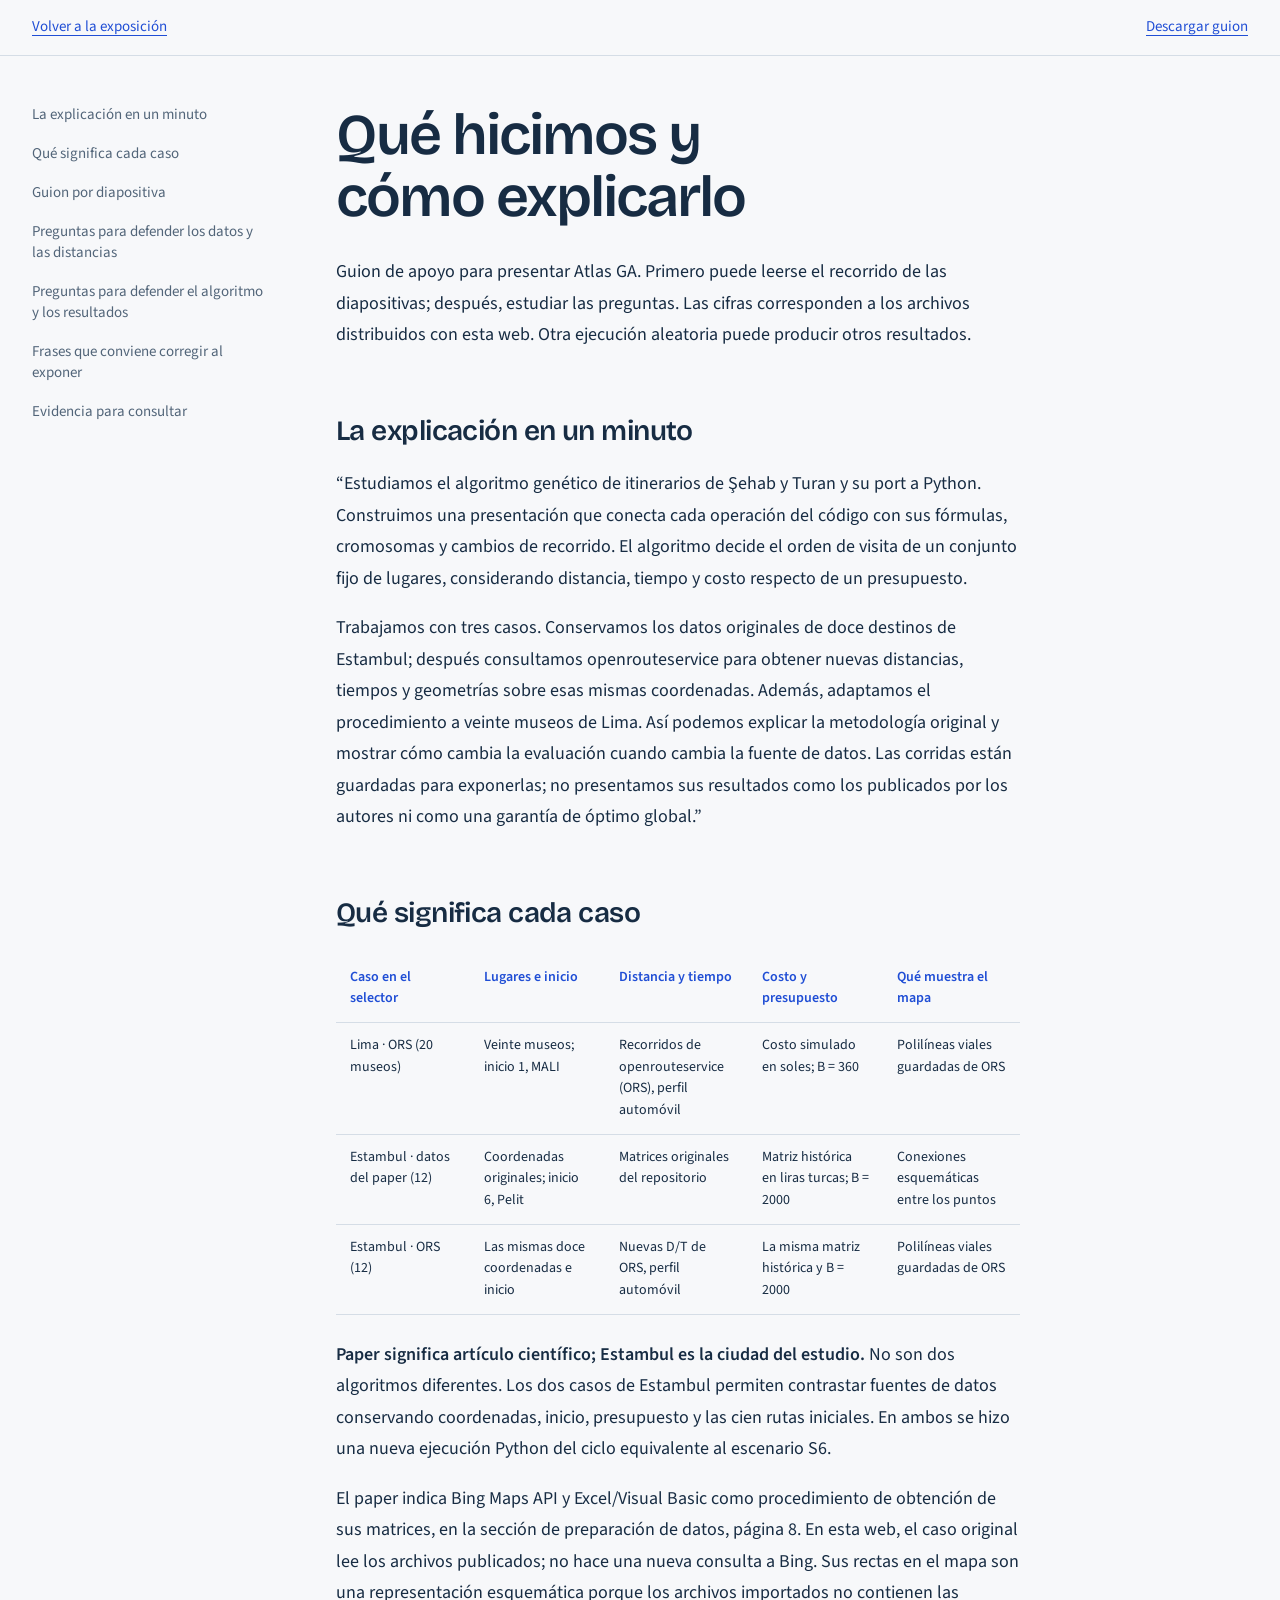
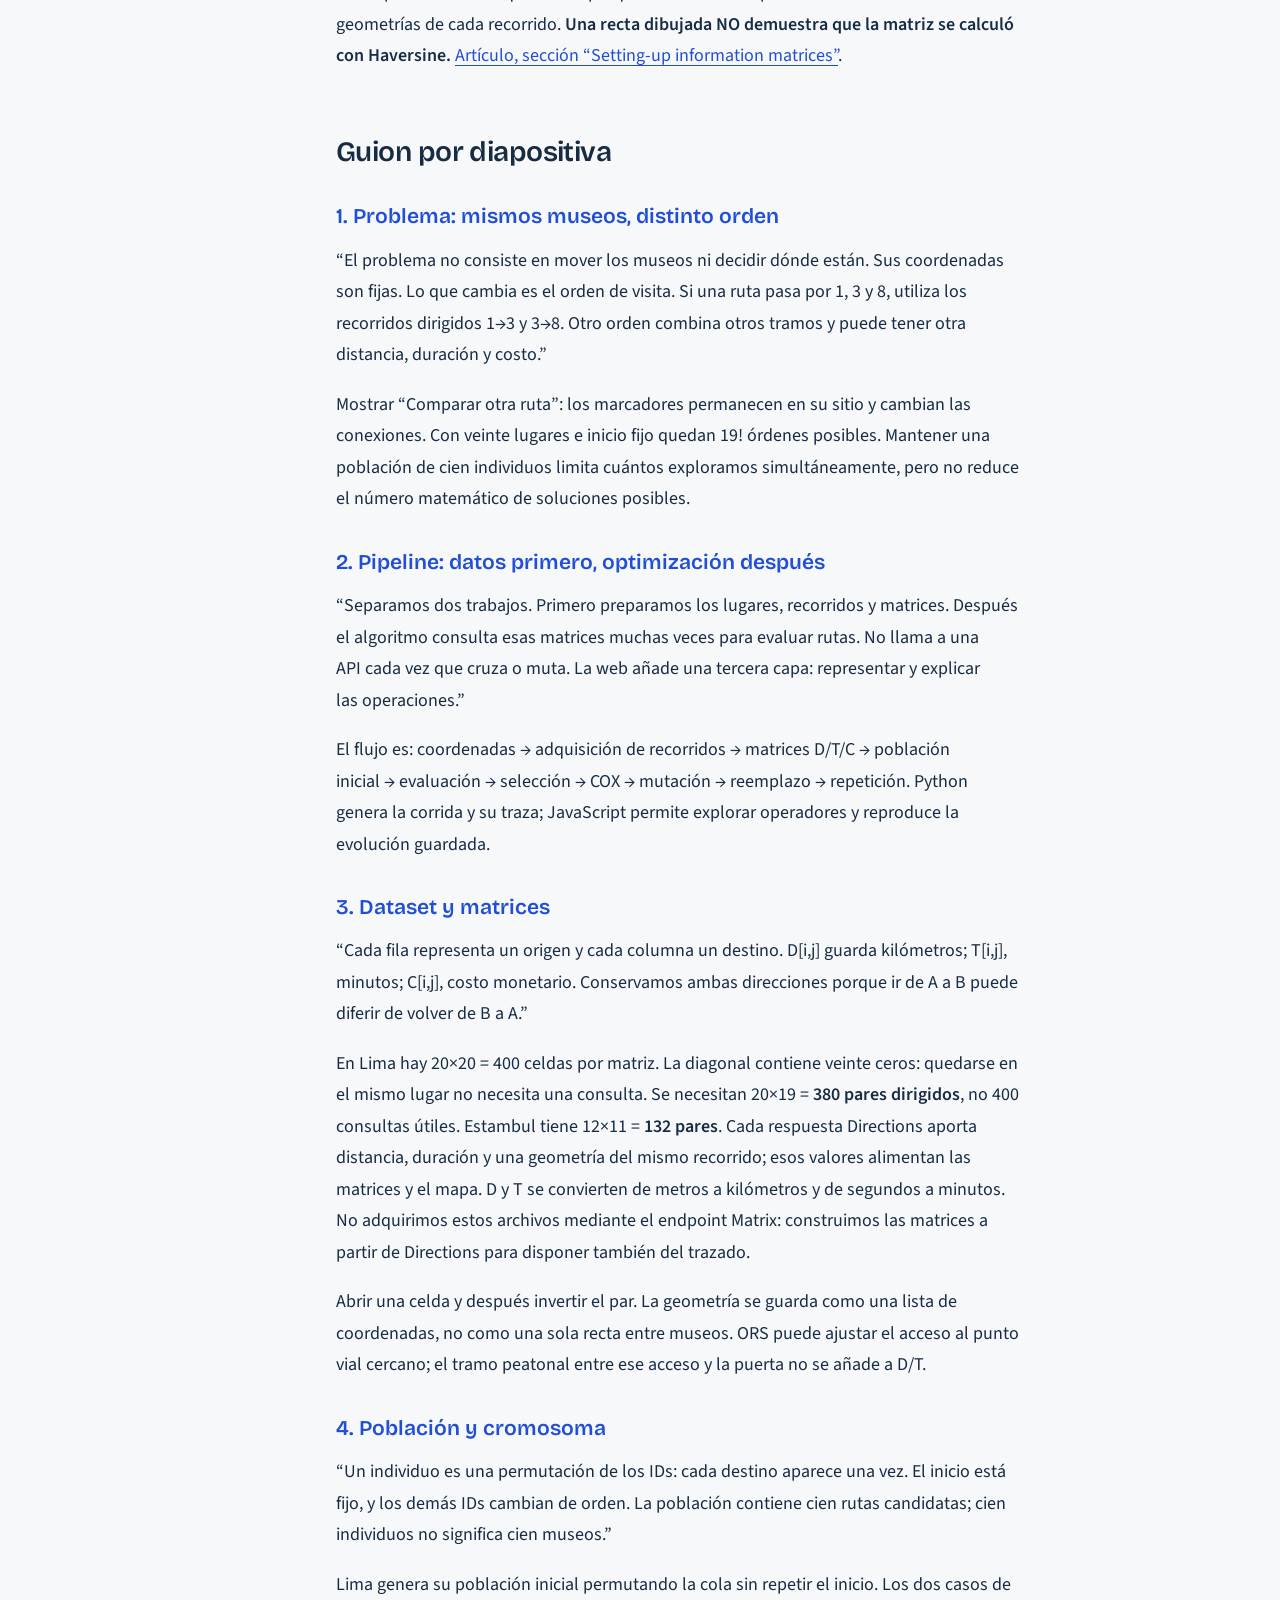
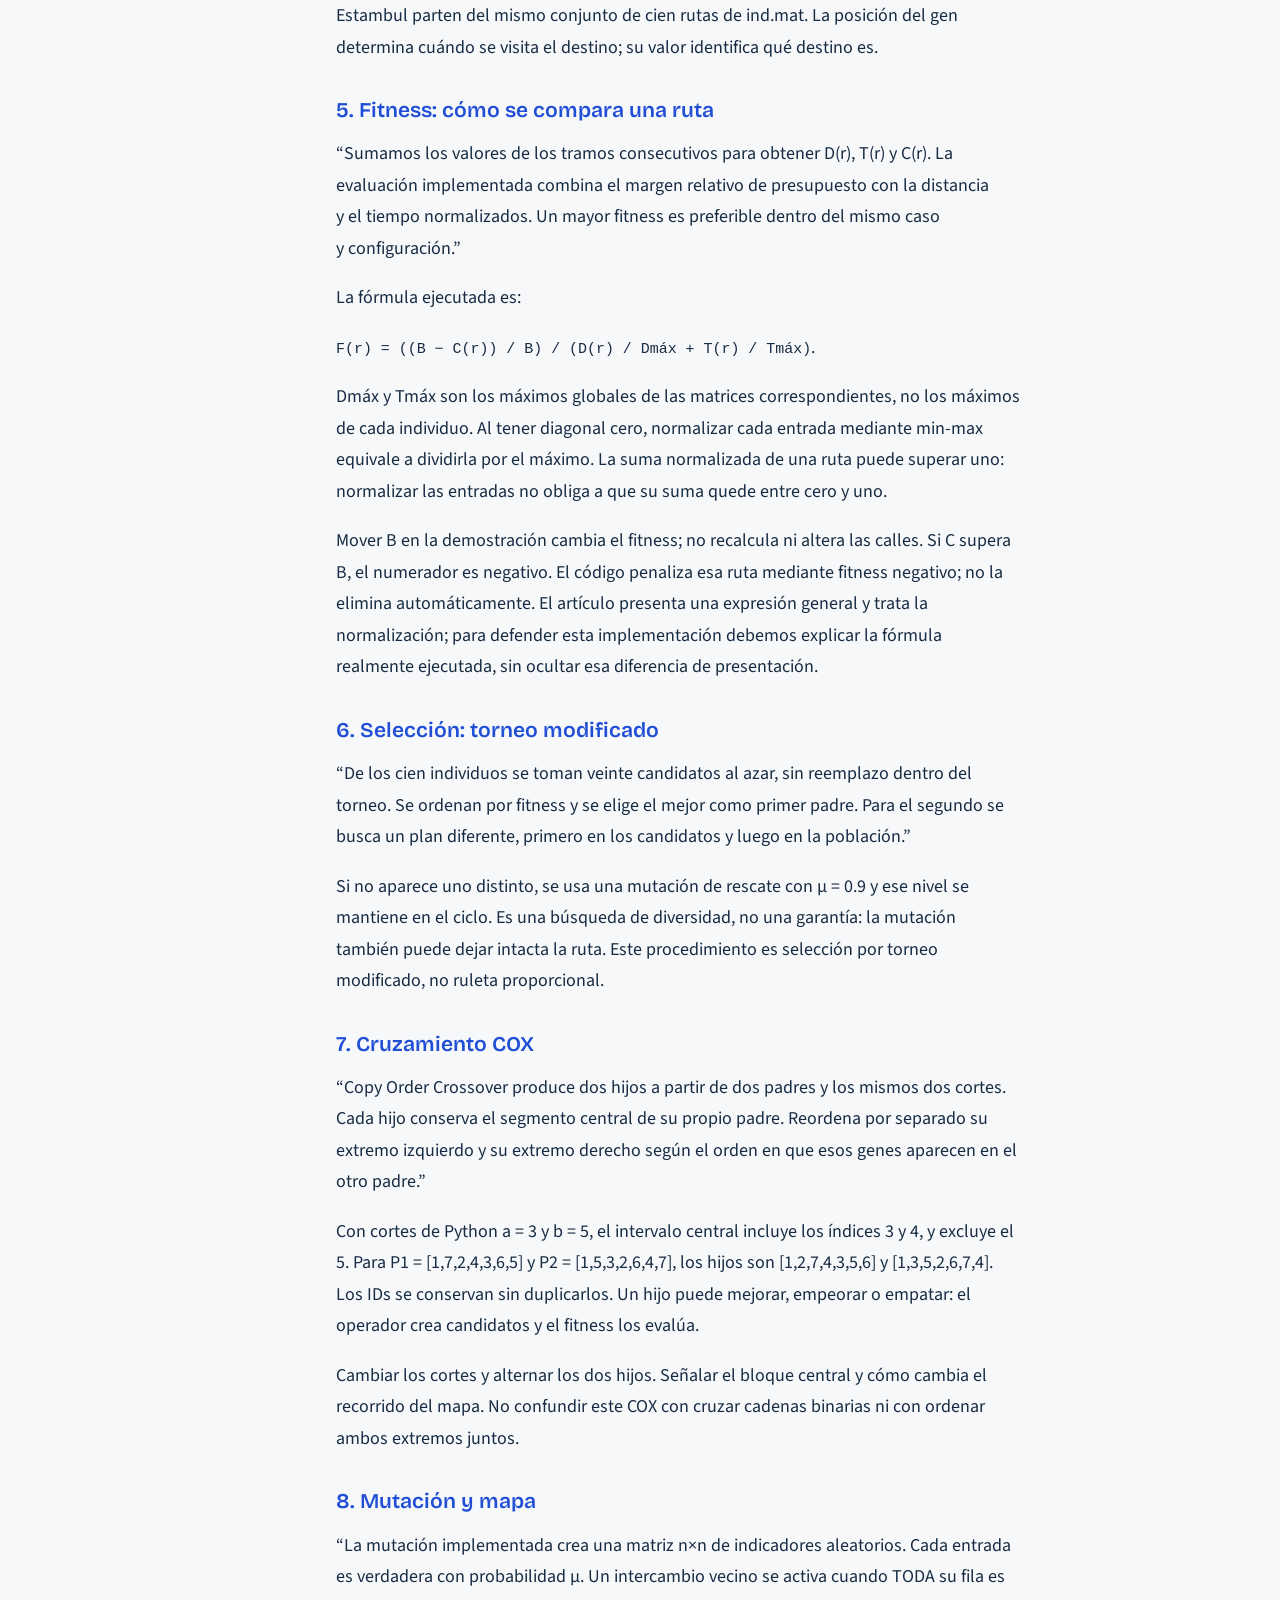
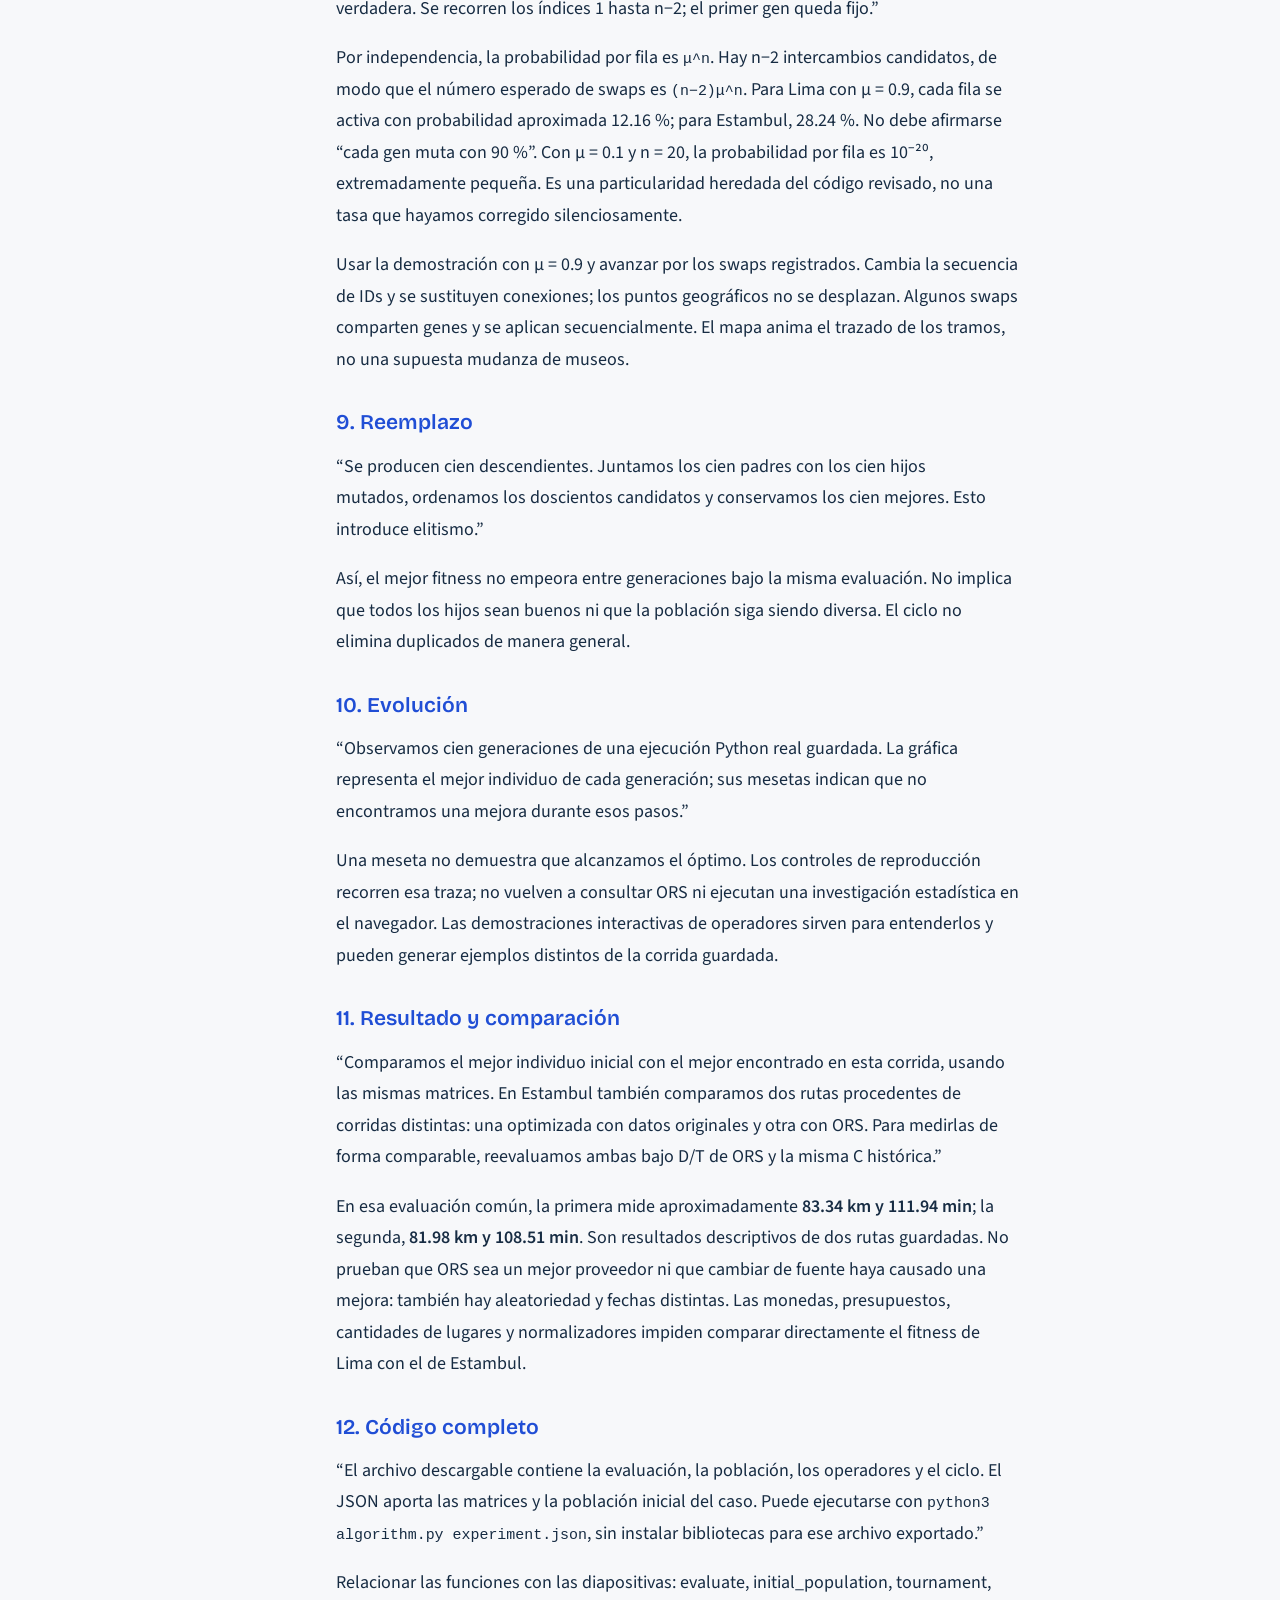
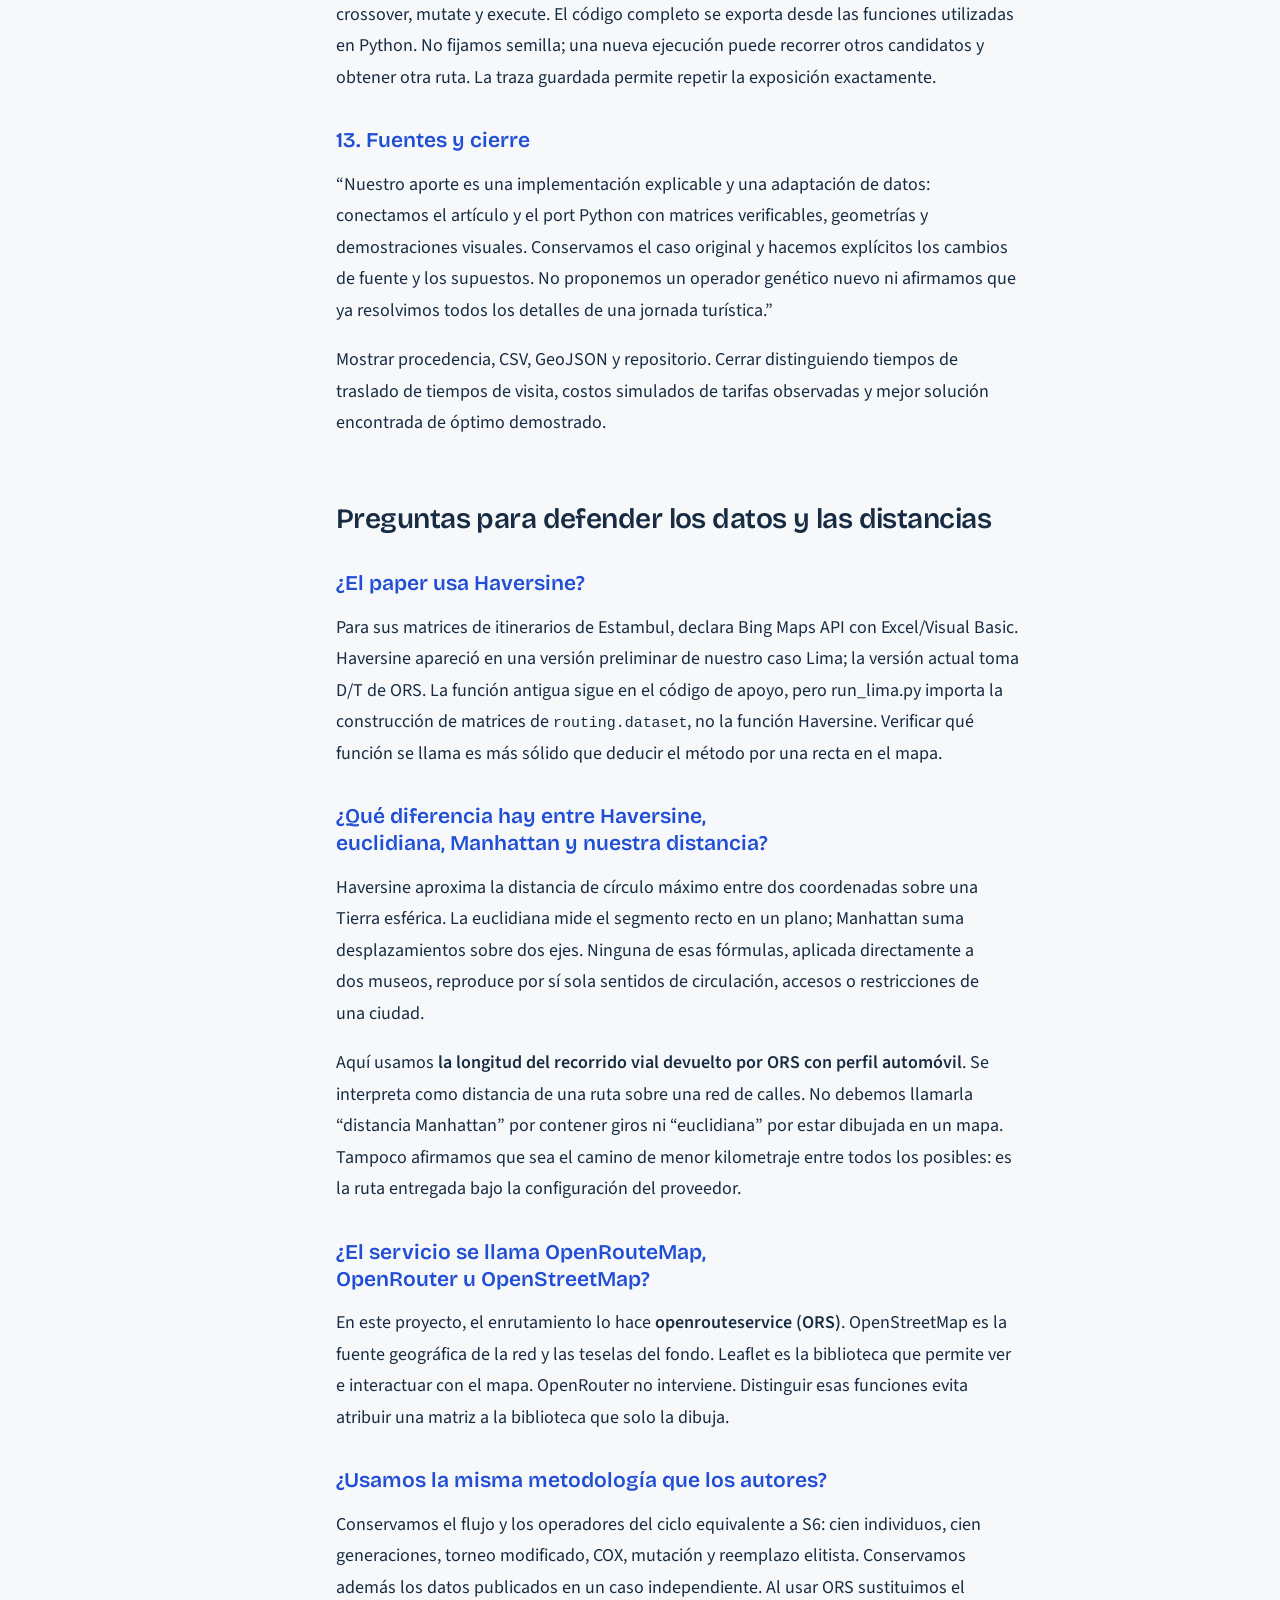
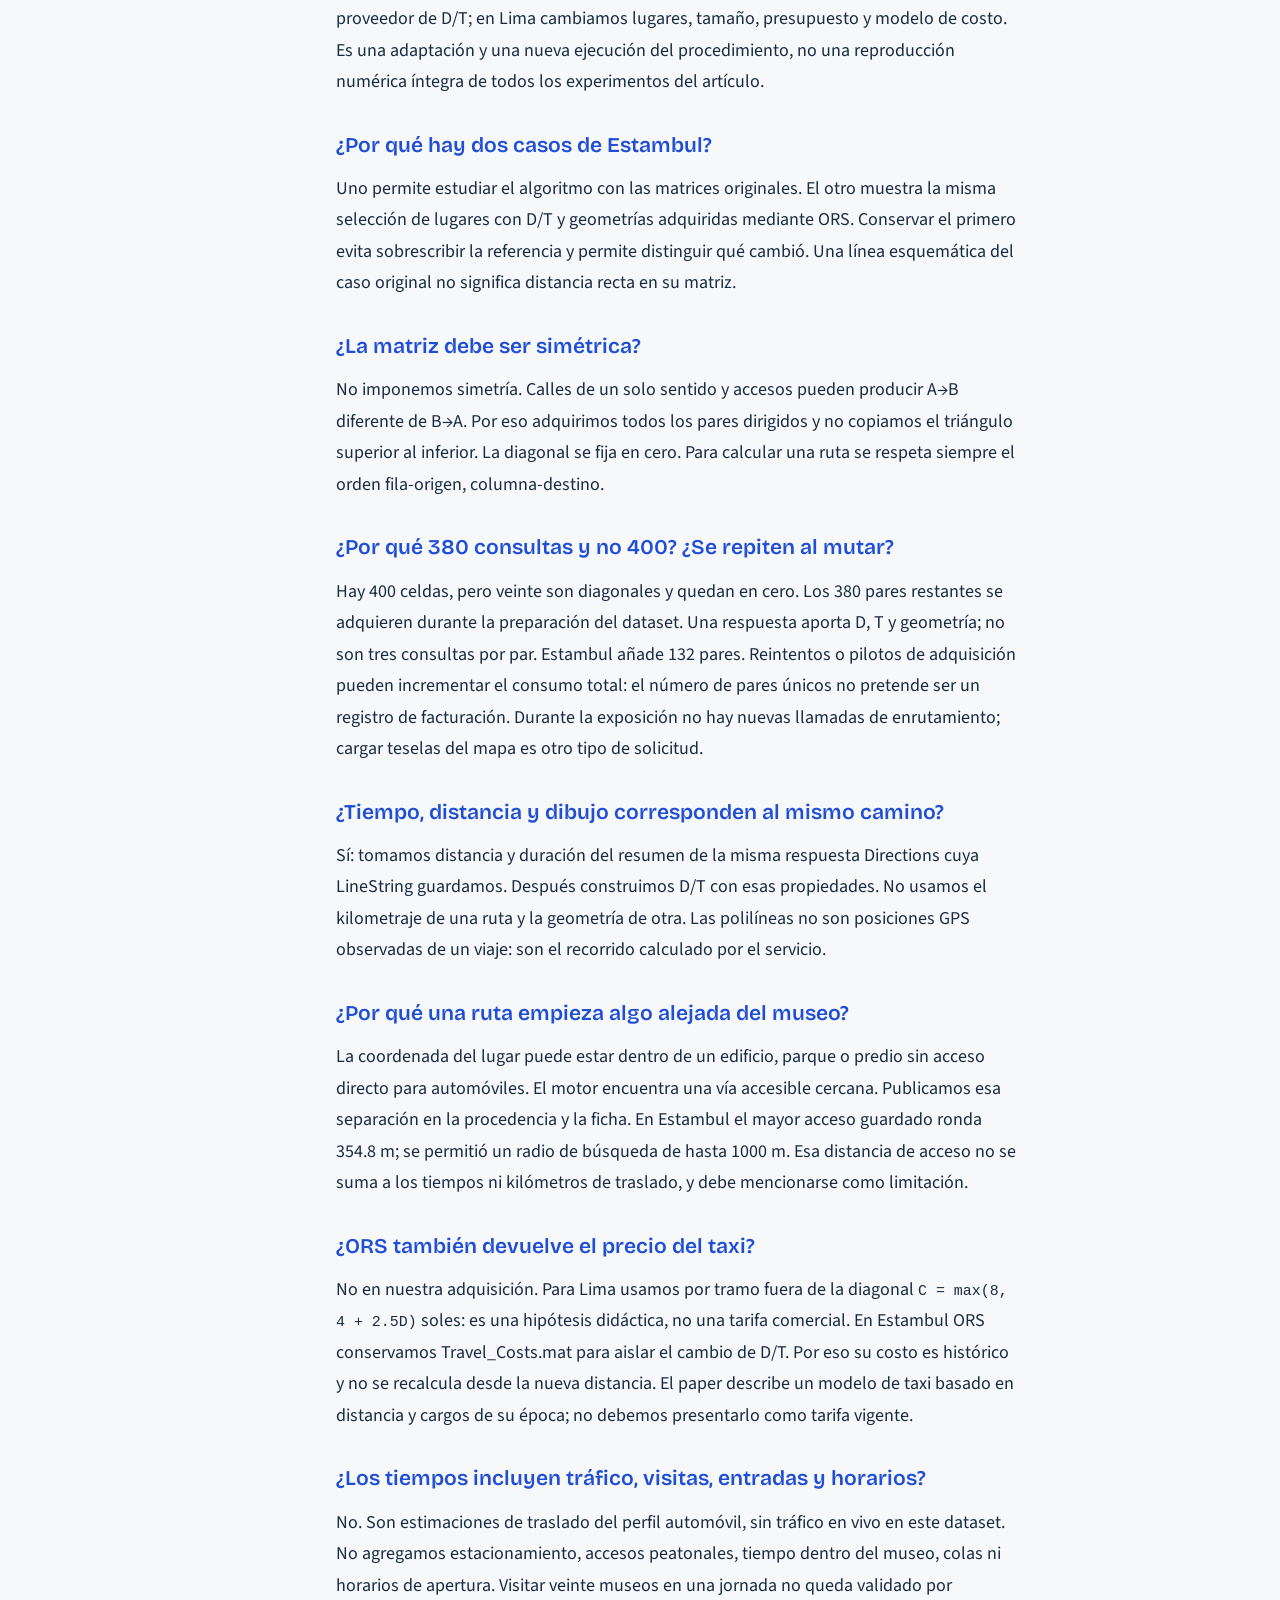
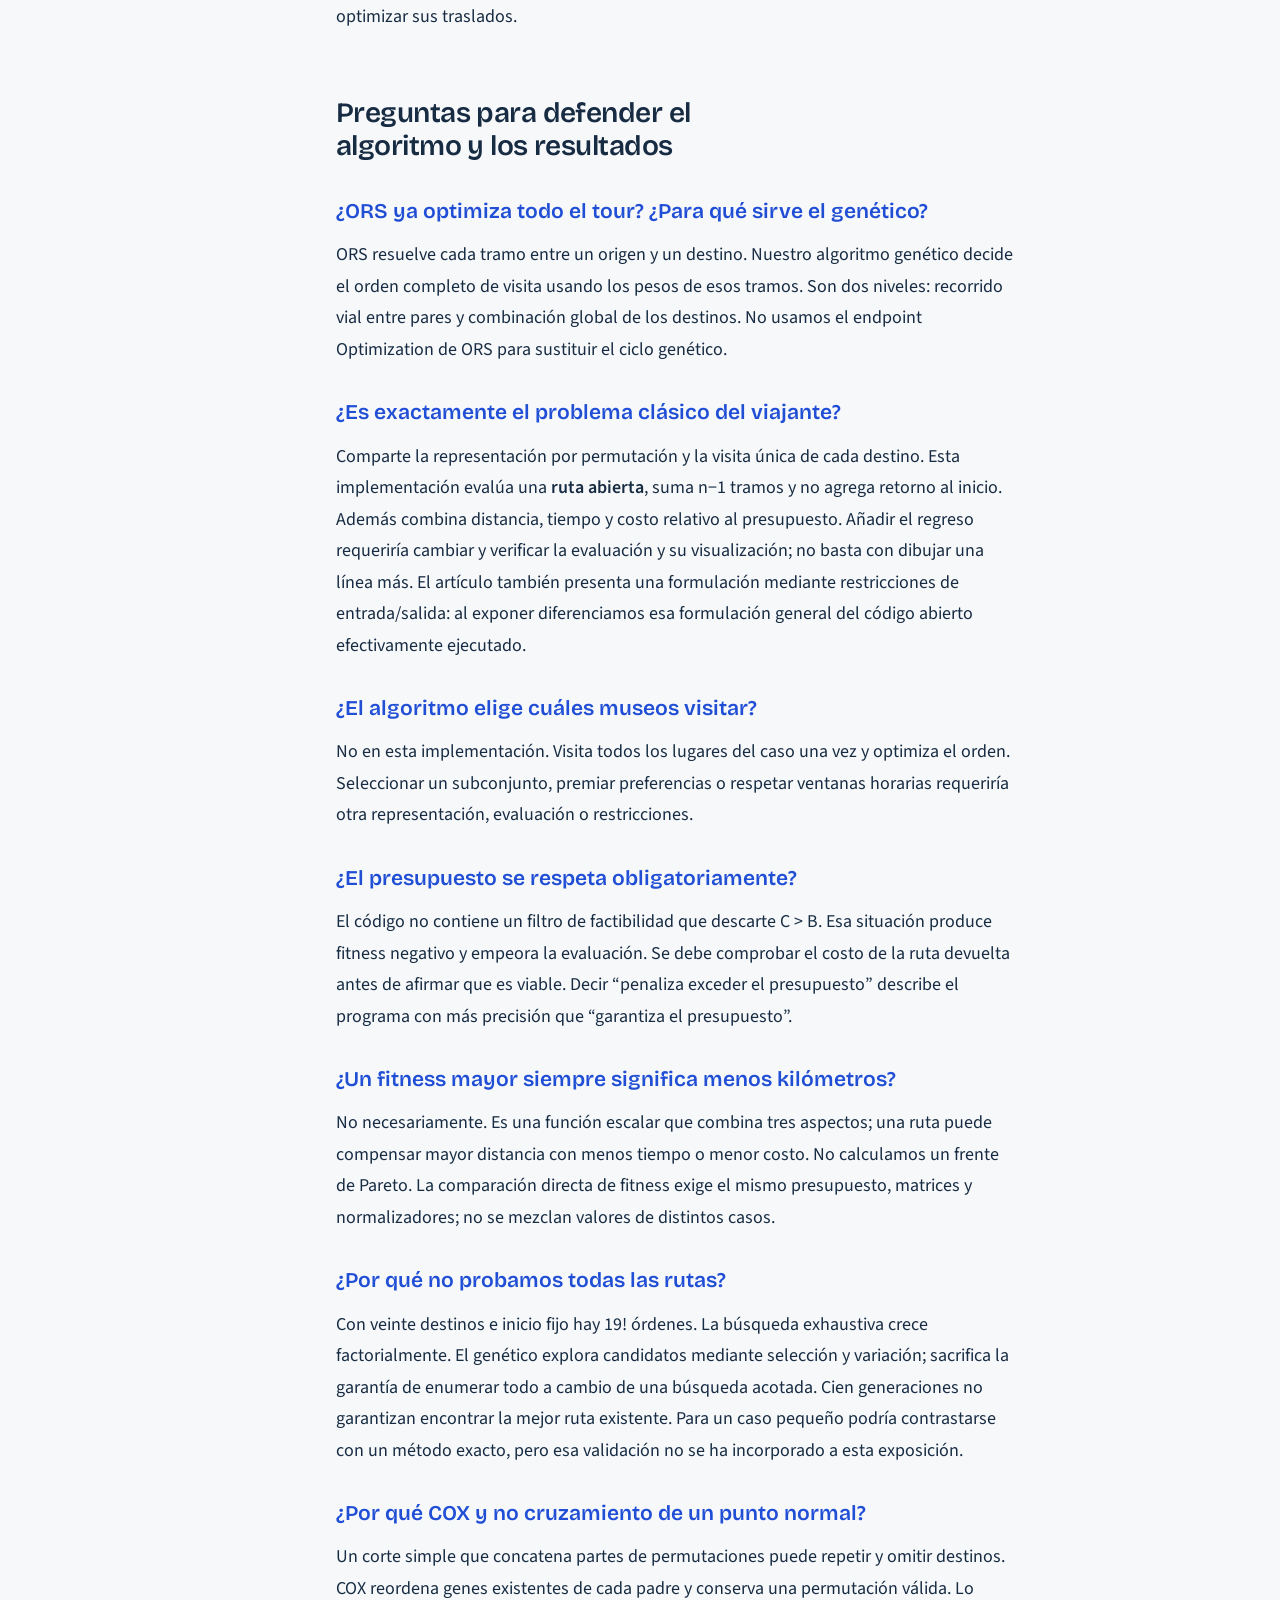
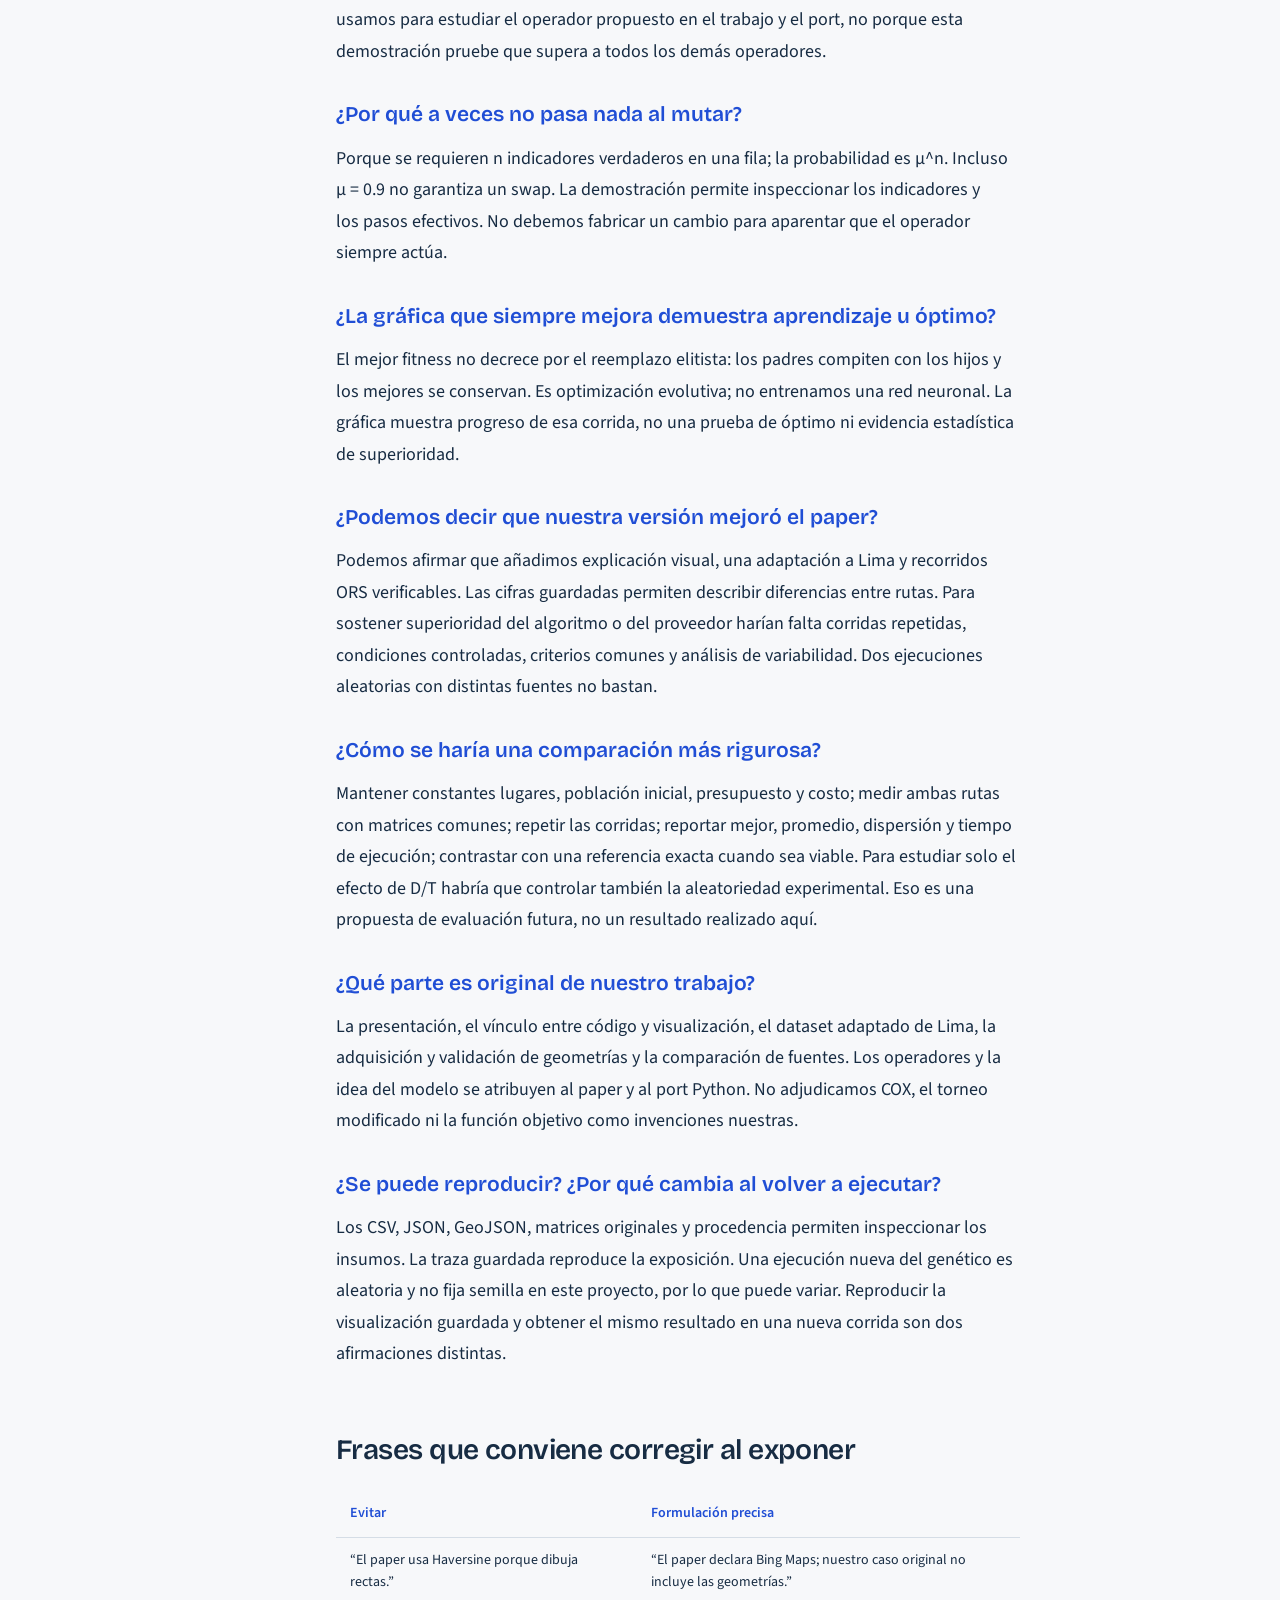
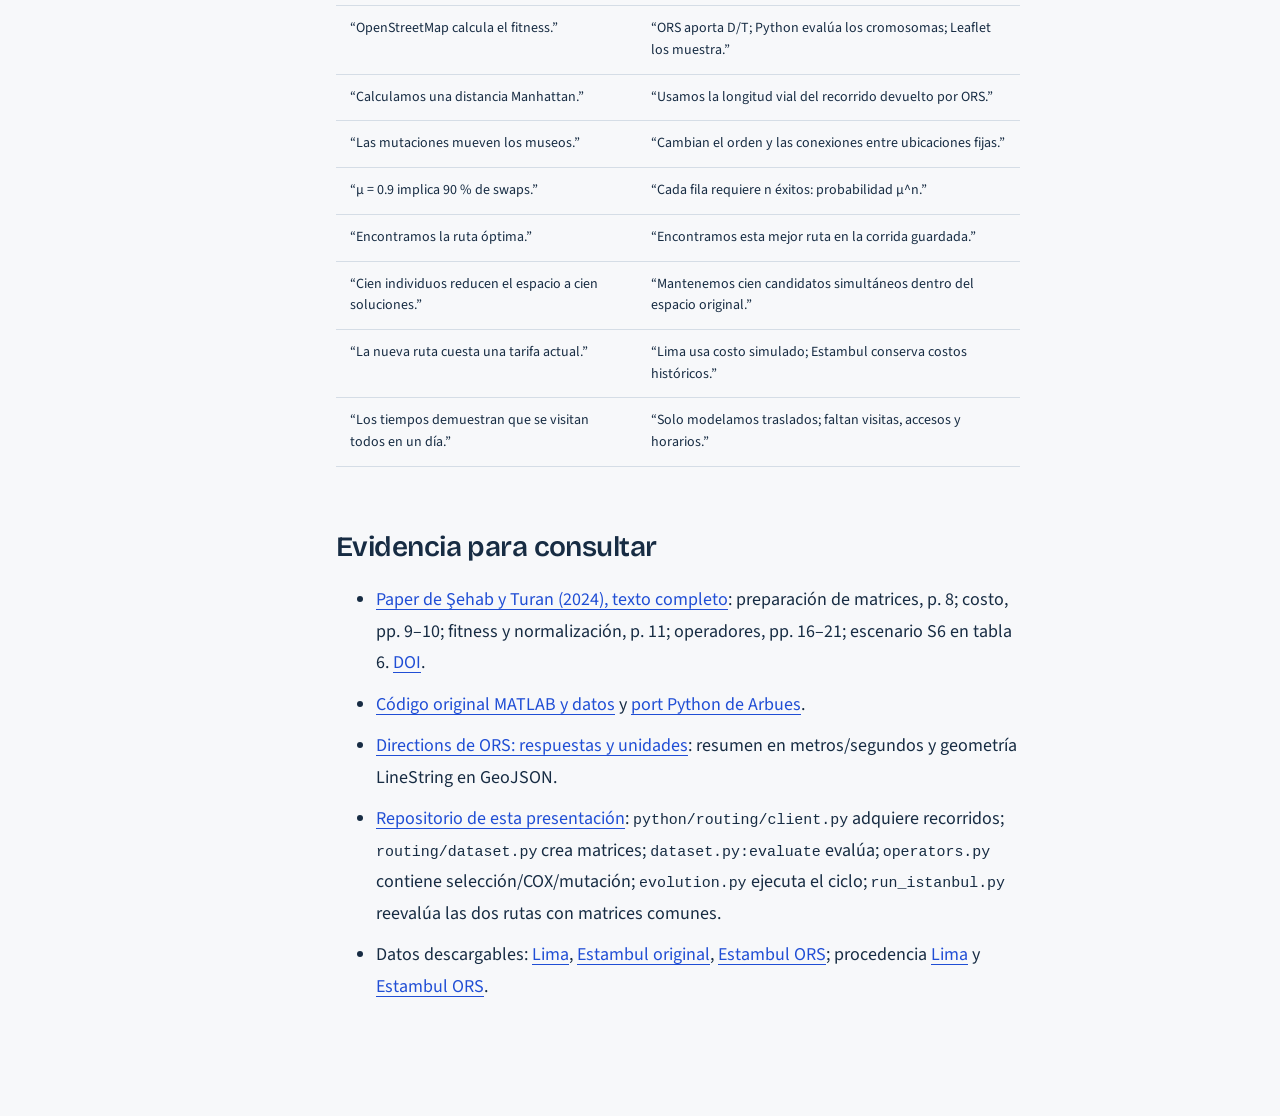
==== guion.html @ 7e23697b "feat(presentation): enlarge map and add defense guide" ====
<!doctype html>
<html lang="es">
<head>
  <meta charset="utf-8">
  <meta name="viewport" content="width=device-width,initial-scale=1">
  <meta name="description" content="Guion y preguntas para explicar Atlas GA: datos del paper, openrouteservice, matrices, operadores genéticos y límites de la comparación.">
  <title>Guion y preguntas · Atlas GA</title>
  <link rel="icon" href="assets/favicon.svg" type="image/svg+xml">
  <link rel="stylesheet" href="src/presentation/type.css">
  <link rel="stylesheet" href="src/guide/reading.css">
</head>
<body>
  <a class="skip-link" href="#guide">Saltar al guion</a>
  <header class="guide-header"><a href="./">Volver a la exposición</a><a href="guion.md" download>Descargar guion</a></header>
  <div class="guide-layout">
    <nav class="guide-index" aria-label="Partes del guion"><a href="#la-explicacion-en-un-minuto">La explicación en un minuto</a><a href="#que-significa-cada-caso">Qué significa cada caso</a><a href="#guion-por-diapositiva">Guion por diapositiva</a><a href="#preguntas-para-defender-los-datos-y-las-distancias">Preguntas para defender los datos y las distancias</a><a href="#preguntas-para-defender-el-algoritmo-y-los-resultados">Preguntas para defender el algoritmo y los resultados</a><a href="#frases-que-conviene-corregir-al-exponer">Frases que conviene corregir al exponer</a><a href="#evidencia-para-consultar">Evidencia para consultar</a></nav>
    <main id="guide"><h1 id="que-hicimos-y-como-explicarlo">Qué hicimos y cómo explicarlo</h1>
<p>Guion de apoyo para presentar Atlas GA. Primero puede leerse el recorrido de las diapositivas; después, estudiar las preguntas. Las cifras corresponden a los archivos distribuidos con esta web. Otra ejecución aleatoria puede producir otros resultados.</p>
<h2 id="la-explicacion-en-un-minuto">La explicación en un minuto</h2>
<p>“Estudiamos el algoritmo genético de itinerarios de Şehab y Turan y su port a Python. Construimos una presentación que conecta cada operación del código con sus fórmulas, cromosomas y cambios de recorrido. El algoritmo decide el orden de visita de un conjunto fijo de lugares, considerando distancia, tiempo y costo respecto de un presupuesto.</p>
<p>Trabajamos con tres casos. Conservamos los datos originales de doce destinos de Estambul; después consultamos openrouteservice para obtener nuevas distancias, tiempos y geometrías sobre esas mismas coordenadas. Además, adaptamos el procedimiento a veinte museos de Lima. Así podemos explicar la metodología original y mostrar cómo cambia la evaluación cuando cambia la fuente de datos. Las corridas están guardadas para exponerlas; no presentamos sus resultados como los publicados por los autores ni como una garantía de óptimo global.”</p>
<h2 id="que-significa-cada-caso">Qué significa cada caso</h2>
<div class="guide-table" tabindex="0" role="region" aria-label="Tabla comparativa desplazable"><table>
<thead>
<tr>
<th>Caso en el selector</th>
<th>Lugares e inicio</th>
<th>Distancia y tiempo</th>
<th>Costo y presupuesto</th>
<th>Qué muestra el mapa</th>
</tr>
</thead>
<tbody>
<tr>
<td>Lima · ORS (20 museos)</td>
<td>Veinte museos; inicio 1, MALI</td>
<td>Recorridos de openrouteservice (ORS), perfil automóvil</td>
<td>Costo simulado en soles; B = 360</td>
<td>Polilíneas viales guardadas de ORS</td>
</tr>
<tr>
<td>Estambul · datos del paper (12)</td>
<td>Coordenadas originales; inicio 6, Pelit</td>
<td>Matrices originales del repositorio</td>
<td>Matriz histórica en liras turcas; B = 2000</td>
<td>Conexiones esquemáticas entre los puntos</td>
</tr>
<tr>
<td>Estambul · ORS (12)</td>
<td>Las mismas doce coordenadas e inicio</td>
<td>Nuevas D/T de ORS, perfil automóvil</td>
<td>La misma matriz histórica y B = 2000</td>
<td>Polilíneas viales guardadas de ORS</td>
</tr>
</tbody>
</table></div>
<p><strong>Paper significa artículo científico; Estambul es la ciudad del estudio.</strong> No son dos algoritmos diferentes. Los dos casos de Estambul permiten contrastar fuentes de datos conservando coordenadas, inicio, presupuesto y las cien rutas iniciales. En ambos se hizo una nueva ejecución Python del ciclo equivalente al escenario S6.</p>
<p>El paper indica Bing Maps API y Excel/Visual Basic como procedimiento de obtención de sus matrices, en la sección de preparación de datos, página 8. En esta web, el caso original lee los archivos publicados; no hace una nueva consulta a Bing. Sus rectas en el mapa son una representación esquemática porque los archivos importados no contienen las geometrías de cada recorrido. <strong>Una recta dibujada NO demuestra que la matriz se calculó con Haversine.</strong> <a href="https://pmc.ncbi.nlm.nih.gov/articles/PMC11623113/">Artículo, sección “Setting-up information matrices”</a>.</p>
<h2 id="guion-por-diapositiva">Guion por diapositiva</h2>
<h3 id="1-problema-mismos-museos-distinto-orden">1. Problema: mismos museos, distinto orden</h3>
<p>“El problema no consiste en mover los museos ni decidir dónde están. Sus coordenadas son fijas. Lo que cambia es el orden de visita. Si una ruta pasa por 1, 3 y 8, utiliza los recorridos dirigidos 1→3 y 3→8. Otro orden combina otros tramos y puede tener otra distancia, duración y costo.”</p>
<p>Mostrar “Comparar otra ruta”: los marcadores permanecen en su sitio y cambian las conexiones. Con veinte lugares e inicio fijo quedan 19! órdenes posibles. Mantener una población de cien individuos limita cuántos exploramos simultáneamente, pero no reduce el número matemático de soluciones posibles.</p>
<h3 id="2-pipeline-datos-primero-optimizacion-despues">2. Pipeline: datos primero, optimización después</h3>
<p>“Separamos dos trabajos. Primero preparamos los lugares, recorridos y matrices. Después el algoritmo consulta esas matrices muchas veces para evaluar rutas. No llama a una API cada vez que cruza o muta. La web añade una tercera capa: representar y explicar las operaciones.”</p>
<p>El flujo es: coordenadas → adquisición de recorridos → matrices D/T/C → población inicial → evaluación → selección → COX → mutación → reemplazo → repetición. Python genera la corrida y su traza; JavaScript permite explorar operadores y reproduce la evolución guardada.</p>
<h3 id="3-dataset-y-matrices">3. Dataset y matrices</h3>
<p>“Cada fila representa un origen y cada columna un destino. D[i,j] guarda kilómetros; T[i,j], minutos; C[i,j], costo monetario. Conservamos ambas direcciones porque ir de A a B puede diferir de volver de B a A.”</p>
<p>En Lima hay 20×20 = 400 celdas por matriz. La diagonal contiene veinte ceros: quedarse en el mismo lugar no necesita una consulta. Se necesitan 20×19 = <strong>380 pares dirigidos</strong>, no 400 consultas útiles. Estambul tiene 12×11 = <strong>132 pares</strong>. Cada respuesta Directions aporta distancia, duración y una geometría del mismo recorrido; esos valores alimentan las matrices y el mapa. D y T se convierten de metros a kilómetros y de segundos a minutos. No adquirimos estos archivos mediante el endpoint Matrix: construimos las matrices a partir de Directions para disponer también del trazado.</p>
<p>Abrir una celda y después invertir el par. La geometría se guarda como una lista de coordenadas, no como una sola recta entre museos. ORS puede ajustar el acceso al punto vial cercano; el tramo peatonal entre ese acceso y la puerta no se añade a D/T.</p>
<h3 id="4-poblacion-y-cromosoma">4. Población y cromosoma</h3>
<p>“Un individuo es una permutación de los IDs: cada destino aparece una vez. El inicio está fijo, y los demás IDs cambian de orden. La población contiene cien rutas candidatas; cien individuos no significa cien museos.”</p>
<p>Lima genera su población inicial permutando la cola sin repetir el inicio. Los dos casos de Estambul parten del mismo conjunto de cien rutas de ind.mat. La posición del gen determina cuándo se visita el destino; su valor identifica qué destino es.</p>
<h3 id="5-fitness-como-se-compara-una-ruta">5. Fitness: cómo se compara una ruta</h3>
<p>“Sumamos los valores de los tramos consecutivos para obtener D(r), T(r) y C(r). La evaluación implementada combina el margen relativo de presupuesto con la distancia y el tiempo normalizados. Un mayor fitness es preferible dentro del mismo caso y configuración.”</p>
<p>La fórmula ejecutada es:</p>
<p><code>F(r) = ((B − C(r)) / B) / (D(r) / Dmáx + T(r) / Tmáx)</code>.</p>
<p>Dmáx y Tmáx son los máximos globales de las matrices correspondientes, no los máximos de cada individuo. Al tener diagonal cero, normalizar cada entrada mediante min-max equivale a dividirla por el máximo. La suma normalizada de una ruta puede superar uno: normalizar las entradas no obliga a que su suma quede entre cero y uno.</p>
<p>Mover B en la demostración cambia el fitness; no recalcula ni altera las calles. Si C supera B, el numerador es negativo. El código penaliza esa ruta mediante fitness negativo; no la elimina automáticamente. El artículo presenta una expresión general y trata la normalización; para defender esta implementación debemos explicar la fórmula realmente ejecutada, sin ocultar esa diferencia de presentación.</p>
<h3 id="6-seleccion-torneo-modificado">6. Selección: torneo modificado</h3>
<p>“De los cien individuos se toman veinte candidatos al azar, sin reemplazo dentro del torneo. Se ordenan por fitness y se elige el mejor como primer padre. Para el segundo se busca un plan diferente, primero en los candidatos y luego en la población.”</p>
<p>Si no aparece uno distinto, se usa una mutación de rescate con μ = 0.9 y ese nivel se mantiene en el ciclo. Es una búsqueda de diversidad, no una garantía: la mutación también puede dejar intacta la ruta. Este procedimiento es selección por torneo modificado, no ruleta proporcional.</p>
<h3 id="7-cruzamiento-cox">7. Cruzamiento COX</h3>
<p>“Copy Order Crossover produce dos hijos a partir de dos padres y los mismos dos cortes. Cada hijo conserva el segmento central de su propio padre. Reordena por separado su extremo izquierdo y su extremo derecho según el orden en que esos genes aparecen en el otro padre.”</p>
<p>Con cortes de Python a = 3 y b = 5, el intervalo central incluye los índices 3 y 4, y excluye el 5. Para P1 = [1,7,2,4,3,6,5] y P2 = [1,5,3,2,6,4,7], los hijos son [1,2,7,4,3,5,6] y [1,3,5,2,6,7,4]. Los IDs se conservan sin duplicarlos. Un hijo puede mejorar, empeorar o empatar: el operador crea candidatos y el fitness los evalúa.</p>
<p>Cambiar los cortes y alternar los dos hijos. Señalar el bloque central y cómo cambia el recorrido del mapa. No confundir este COX con cruzar cadenas binarias ni con ordenar ambos extremos juntos.</p>
<h3 id="8-mutacion-y-mapa">8. Mutación y mapa</h3>
<p>“La mutación implementada crea una matriz n×n de indicadores aleatorios. Cada entrada es verdadera con probabilidad μ. Un intercambio vecino se activa cuando TODA su fila es verdadera. Se recorren los índices 1 hasta n−2; el primer gen queda fijo.”</p>
<p>Por independencia, la probabilidad por fila es <code>μ^n</code>. Hay n−2 intercambios candidatos, de modo que el número esperado de swaps es <code>(n−2)μ^n</code>. Para Lima con μ = 0.9, cada fila se activa con probabilidad aproximada 12.16 %; para Estambul, 28.24 %. No debe afirmarse “cada gen muta con 90 %”. Con μ = 0.1 y n = 20, la probabilidad por fila es 10⁻²⁰, extremadamente pequeña. Es una particularidad heredada del código revisado, no una tasa que hayamos corregido silenciosamente.</p>
<p>Usar la demostración con μ = 0.9 y avanzar por los swaps registrados. Cambia la secuencia de IDs y se sustituyen conexiones; los puntos geográficos no se desplazan. Algunos swaps comparten genes y se aplican secuencialmente. El mapa anima el trazado de los tramos, no una supuesta mudanza de museos.</p>
<h3 id="9-reemplazo">9. Reemplazo</h3>
<p>“Se producen cien descendientes. Juntamos los cien padres con los cien hijos mutados, ordenamos los doscientos candidatos y conservamos los cien mejores. Esto introduce elitismo.”</p>
<p>Así, el mejor fitness no empeora entre generaciones bajo la misma evaluación. No implica que todos los hijos sean buenos ni que la población siga siendo diversa. El ciclo no elimina duplicados de manera general.</p>
<h3 id="10-evolucion">10. Evolución</h3>
<p>“Observamos cien generaciones de una ejecución Python real guardada. La gráfica representa el mejor individuo de cada generación; sus mesetas indican que no encontramos una mejora durante esos pasos.”</p>
<p>Una meseta no demuestra que alcanzamos el óptimo. Los controles de reproducción recorren esa traza; no vuelven a consultar ORS ni ejecutan una investigación estadística en el navegador. Las demostraciones interactivas de operadores sirven para entenderlos y pueden generar ejemplos distintos de la corrida guardada.</p>
<h3 id="11-resultado-y-comparacion">11. Resultado y comparación</h3>
<p>“Comparamos el mejor individuo inicial con el mejor encontrado en esta corrida, usando las mismas matrices. En Estambul también comparamos dos rutas procedentes de corridas distintas: una optimizada con datos originales y otra con ORS. Para medirlas de forma comparable, reevaluamos ambas bajo D/T de ORS y la misma C histórica.”</p>
<p>En esa evaluación común, la primera mide aproximadamente <strong>83.34 km y 111.94 min</strong>; la segunda, <strong>81.98 km y 108.51 min</strong>. Son resultados descriptivos de dos rutas guardadas. No prueban que ORS sea un mejor proveedor ni que cambiar de fuente haya causado una mejora: también hay aleatoriedad y fechas distintas. Las monedas, presupuestos, cantidades de lugares y normalizadores impiden comparar directamente el fitness de Lima con el de Estambul.</p>
<h3 id="12-codigo-completo">12. Código completo</h3>
<p>“El archivo descargable contiene la evaluación, la población, los operadores y el ciclo. El JSON aporta las matrices y la población inicial del caso. Puede ejecutarse con <code>python3 algorithm.py experiment.json</code>, sin instalar bibliotecas para ese archivo exportado.”</p>
<p>Relacionar las funciones con las diapositivas: evaluate, initial_population, tournament, crossover, mutate y execute. El código completo se exporta desde las funciones utilizadas en Python. No fijamos semilla; una nueva ejecución puede recorrer otros candidatos y obtener otra ruta. La traza guardada permite repetir la exposición exactamente.</p>
<h3 id="13-fuentes-y-cierre">13. Fuentes y cierre</h3>
<p>“Nuestro aporte es una implementación explicable y una adaptación de datos: conectamos el artículo y el port Python con matrices verificables, geometrías y demostraciones visuales. Conservamos el caso original y hacemos explícitos los cambios de fuente y los supuestos. No proponemos un operador genético nuevo ni afirmamos que ya resolvimos todos los detalles de una jornada turística.”</p>
<p>Mostrar procedencia, CSV, GeoJSON y repositorio. Cerrar distinguiendo tiempos de traslado de tiempos de visita, costos simulados de tarifas observadas y mejor solución encontrada de óptimo demostrado.</p>
<h2 id="preguntas-para-defender-los-datos-y-las-distancias">Preguntas para defender los datos y las distancias</h2>
<h3 id="el-paper-usa-haversine">¿El paper usa Haversine?</h3>
<p>Para sus matrices de itinerarios de Estambul, declara Bing Maps API con Excel/Visual Basic. Haversine apareció en una versión preliminar de nuestro caso Lima; la versión actual toma D/T de ORS. La función antigua sigue en el código de apoyo, pero run_lima.py importa la construcción de matrices de <code>routing.dataset</code>, no la función Haversine. Verificar qué función se llama es más sólido que deducir el método por una recta en el mapa.</p>
<h3 id="que-diferencia-hay-entre-haversine-euclidiana-manhattan-y-nuestra-distancia">¿Qué diferencia hay entre Haversine, euclidiana, Manhattan y nuestra distancia?</h3>
<p>Haversine aproxima la distancia de círculo máximo entre dos coordenadas sobre una Tierra esférica. La euclidiana mide el segmento recto en un plano; Manhattan suma desplazamientos sobre dos ejes. Ninguna de esas fórmulas, aplicada directamente a dos museos, reproduce por sí sola sentidos de circulación, accesos o restricciones de una ciudad.</p>
<p>Aquí usamos <strong>la longitud del recorrido vial devuelto por ORS con perfil automóvil</strong>. Se interpreta como distancia de una ruta sobre una red de calles. No debemos llamarla “distancia Manhattan” por contener giros ni “euclidiana” por estar dibujada en un mapa. Tampoco afirmamos que sea el camino de menor kilometraje entre todos los posibles: es la ruta entregada bajo la configuración del proveedor.</p>
<h3 id="el-servicio-se-llama-openroutemap-openrouter-u-openstreetmap">¿El servicio se llama OpenRouteMap, OpenRouter u OpenStreetMap?</h3>
<p>En este proyecto, el enrutamiento lo hace <strong>openrouteservice (ORS)</strong>. OpenStreetMap es la fuente geográfica de la red y las teselas del fondo. Leaflet es la biblioteca que permite ver e interactuar con el mapa. OpenRouter no interviene. Distinguir esas funciones evita atribuir una matriz a la biblioteca que solo la dibuja.</p>
<h3 id="usamos-la-misma-metodologia-que-los-autores">¿Usamos la misma metodología que los autores?</h3>
<p>Conservamos el flujo y los operadores del ciclo equivalente a S6: cien individuos, cien generaciones, torneo modificado, COX, mutación y reemplazo elitista. Conservamos además los datos publicados en un caso independiente. Al usar ORS sustituimos el proveedor de D/T; en Lima cambiamos lugares, tamaño, presupuesto y modelo de costo. Es una adaptación y una nueva ejecución del procedimiento, no una reproducción numérica íntegra de todos los experimentos del artículo.</p>
<h3 id="por-que-hay-dos-casos-de-estambul">¿Por qué hay dos casos de Estambul?</h3>
<p>Uno permite estudiar el algoritmo con las matrices originales. El otro muestra la misma selección de lugares con D/T y geometrías adquiridas mediante ORS. Conservar el primero evita sobrescribir la referencia y permite distinguir qué cambió. Una línea esquemática del caso original no significa distancia recta en su matriz.</p>
<h3 id="la-matriz-debe-ser-simetrica">¿La matriz debe ser simétrica?</h3>
<p>No imponemos simetría. Calles de un solo sentido y accesos pueden producir A→B diferente de B→A. Por eso adquirimos todos los pares dirigidos y no copiamos el triángulo superior al inferior. La diagonal se fija en cero. Para calcular una ruta se respeta siempre el orden fila-origen, columna-destino.</p>
<h3 id="por-que-380-consultas-y-no-400-se-repiten-al-mutar">¿Por qué 380 consultas y no 400? ¿Se repiten al mutar?</h3>
<p>Hay 400 celdas, pero veinte son diagonales y quedan en cero. Los 380 pares restantes se adquieren durante la preparación del dataset. Una respuesta aporta D, T y geometría; no son tres consultas por par. Estambul añade 132 pares. Reintentos o pilotos de adquisición pueden incrementar el consumo total: el número de pares únicos no pretende ser un registro de facturación. Durante la exposición no hay nuevas llamadas de enrutamiento; cargar teselas del mapa es otro tipo de solicitud.</p>
<h3 id="tiempo-distancia-y-dibujo-corresponden-al-mismo-camino">¿Tiempo, distancia y dibujo corresponden al mismo camino?</h3>
<p>Sí: tomamos distancia y duración del resumen de la misma respuesta Directions cuya LineString guardamos. Después construimos D/T con esas propiedades. No usamos el kilometraje de una ruta y la geometría de otra. Las polilíneas no son posiciones GPS observadas de un viaje: son el recorrido calculado por el servicio.</p>
<h3 id="por-que-una-ruta-empieza-algo-alejada-del-museo">¿Por qué una ruta empieza algo alejada del museo?</h3>
<p>La coordenada del lugar puede estar dentro de un edificio, parque o predio sin acceso directo para automóviles. El motor encuentra una vía accesible cercana. Publicamos esa separación en la procedencia y la ficha. En Estambul el mayor acceso guardado ronda 354.8 m; se permitió un radio de búsqueda de hasta 1000 m. Esa distancia de acceso no se suma a los tiempos ni kilómetros de traslado, y debe mencionarse como limitación.</p>
<h3 id="ors-tambien-devuelve-el-precio-del-taxi">¿ORS también devuelve el precio del taxi?</h3>
<p>No en nuestra adquisición. Para Lima usamos por tramo fuera de la diagonal <code>C = max(8, 4 + 2.5D)</code> soles: es una hipótesis didáctica, no una tarifa comercial. En Estambul ORS conservamos Travel_Costs.mat para aislar el cambio de D/T. Por eso su costo es histórico y no se recalcula desde la nueva distancia. El paper describe un modelo de taxi basado en distancia y cargos de su época; no debemos presentarlo como tarifa vigente.</p>
<h3 id="los-tiempos-incluyen-trafico-visitas-entradas-y-horarios">¿Los tiempos incluyen tráfico, visitas, entradas y horarios?</h3>
<p>No. Son estimaciones de traslado del perfil automóvil, sin tráfico en vivo en este dataset. No agregamos estacionamiento, accesos peatonales, tiempo dentro del museo, colas ni horarios de apertura. Visitar veinte museos en una jornada no queda validado por optimizar sus traslados.</p>
<h2 id="preguntas-para-defender-el-algoritmo-y-los-resultados">Preguntas para defender el algoritmo y los resultados</h2>
<h3 id="ors-ya-optimiza-todo-el-tour-para-que-sirve-el-genetico">¿ORS ya optimiza todo el tour? ¿Para qué sirve el genético?</h3>
<p>ORS resuelve cada tramo entre un origen y un destino. Nuestro algoritmo genético decide el orden completo de visita usando los pesos de esos tramos. Son dos niveles: recorrido vial entre pares y combinación global de los destinos. No usamos el endpoint Optimization de ORS para sustituir el ciclo genético.</p>
<h3 id="es-exactamente-el-problema-clasico-del-viajante">¿Es exactamente el problema clásico del viajante?</h3>
<p>Comparte la representación por permutación y la visita única de cada destino. Esta implementación evalúa una <strong>ruta abierta</strong>, suma n−1 tramos y no agrega retorno al inicio. Además combina distancia, tiempo y costo relativo al presupuesto. Añadir el regreso requeriría cambiar y verificar la evaluación y su visualización; no basta con dibujar una línea más. El artículo también presenta una formulación mediante restricciones de entrada/salida: al exponer diferenciamos esa formulación general del código abierto efectivamente ejecutado.</p>
<h3 id="el-algoritmo-elige-cuales-museos-visitar">¿El algoritmo elige cuáles museos visitar?</h3>
<p>No en esta implementación. Visita todos los lugares del caso una vez y optimiza el orden. Seleccionar un subconjunto, premiar preferencias o respetar ventanas horarias requeriría otra representación, evaluación o restricciones.</p>
<h3 id="el-presupuesto-se-respeta-obligatoriamente">¿El presupuesto se respeta obligatoriamente?</h3>
<p>El código no contiene un filtro de factibilidad que descarte C &gt; B. Esa situación produce fitness negativo y empeora la evaluación. Se debe comprobar el costo de la ruta devuelta antes de afirmar que es viable. Decir “penaliza exceder el presupuesto” describe el programa con más precisión que “garantiza el presupuesto”.</p>
<h3 id="un-fitness-mayor-siempre-significa-menos-kilometros">¿Un fitness mayor siempre significa menos kilómetros?</h3>
<p>No necesariamente. Es una función escalar que combina tres aspectos; una ruta puede compensar mayor distancia con menos tiempo o menor costo. No calculamos un frente de Pareto. La comparación directa de fitness exige el mismo presupuesto, matrices y normalizadores; no se mezclan valores de distintos casos.</p>
<h3 id="por-que-no-probamos-todas-las-rutas">¿Por qué no probamos todas las rutas?</h3>
<p>Con veinte destinos e inicio fijo hay 19! órdenes. La búsqueda exhaustiva crece factorialmente. El genético explora candidatos mediante selección y variación; sacrifica la garantía de enumerar todo a cambio de una búsqueda acotada. Cien generaciones no garantizan encontrar la mejor ruta existente. Para un caso pequeño podría contrastarse con un método exacto, pero esa validación no se ha incorporado a esta exposición.</p>
<h3 id="por-que-cox-y-no-cruzamiento-de-un-punto-normal">¿Por qué COX y no cruzamiento de un punto normal?</h3>
<p>Un corte simple que concatena partes de permutaciones puede repetir y omitir destinos. COX reordena genes existentes de cada padre y conserva una permutación válida. Lo usamos para estudiar el operador propuesto en el trabajo y el port, no porque esta demostración pruebe que supera a todos los demás operadores.</p>
<h3 id="por-que-a-veces-no-pasa-nada-al-mutar">¿Por qué a veces no pasa nada al mutar?</h3>
<p>Porque se requieren n indicadores verdaderos en una fila; la probabilidad es μ^n. Incluso μ = 0.9 no garantiza un swap. La demostración permite inspeccionar los indicadores y los pasos efectivos. No debemos fabricar un cambio para aparentar que el operador siempre actúa.</p>
<h3 id="la-grafica-que-siempre-mejora-demuestra-aprendizaje-u-optimo">¿La gráfica que siempre mejora demuestra aprendizaje u óptimo?</h3>
<p>El mejor fitness no decrece por el reemplazo elitista: los padres compiten con los hijos y los mejores se conservan. Es optimización evolutiva; no entrenamos una red neuronal. La gráfica muestra progreso de esa corrida, no una prueba de óptimo ni evidencia estadística de superioridad.</p>
<h3 id="podemos-decir-que-nuestra-version-mejoro-el-paper">¿Podemos decir que nuestra versión mejoró el paper?</h3>
<p>Podemos afirmar que añadimos explicación visual, una adaptación a Lima y recorridos ORS verificables. Las cifras guardadas permiten describir diferencias entre rutas. Para sostener superioridad del algoritmo o del proveedor harían falta corridas repetidas, condiciones controladas, criterios comunes y análisis de variabilidad. Dos ejecuciones aleatorias con distintas fuentes no bastan.</p>
<h3 id="como-se-haria-una-comparacion-mas-rigurosa">¿Cómo se haría una comparación más rigurosa?</h3>
<p>Mantener constantes lugares, población inicial, presupuesto y costo; medir ambas rutas con matrices comunes; repetir las corridas; reportar mejor, promedio, dispersión y tiempo de ejecución; contrastar con una referencia exacta cuando sea viable. Para estudiar solo el efecto de D/T habría que controlar también la aleatoriedad experimental. Eso es una propuesta de evaluación futura, no un resultado realizado aquí.</p>
<h3 id="que-parte-es-original-de-nuestro-trabajo">¿Qué parte es original de nuestro trabajo?</h3>
<p>La presentación, el vínculo entre código y visualización, el dataset adaptado de Lima, la adquisición y validación de geometrías y la comparación de fuentes. Los operadores y la idea del modelo se atribuyen al paper y al port Python. No adjudicamos COX, el torneo modificado ni la función objetivo como invenciones nuestras.</p>
<h3 id="se-puede-reproducir-por-que-cambia-al-volver-a-ejecutar">¿Se puede reproducir? ¿Por qué cambia al volver a ejecutar?</h3>
<p>Los CSV, JSON, GeoJSON, matrices originales y procedencia permiten inspeccionar los insumos. La traza guardada reproduce la exposición. Una ejecución nueva del genético es aleatoria y no fija semilla en este proyecto, por lo que puede variar. Reproducir la visualización guardada y obtener el mismo resultado en una nueva corrida son dos afirmaciones distintas.</p>
<h2 id="frases-que-conviene-corregir-al-exponer">Frases que conviene corregir al exponer</h2>
<div class="guide-table" tabindex="0" role="region" aria-label="Tabla comparativa desplazable"><table>
<thead>
<tr>
<th>Evitar</th>
<th>Formulación precisa</th>
</tr>
</thead>
<tbody>
<tr>
<td>“El paper usa Haversine porque dibuja rectas.”</td>
<td>“El paper declara Bing Maps; nuestro caso original no incluye las geometrías.”</td>
</tr>
<tr>
<td>“OpenStreetMap calcula el fitness.”</td>
<td>“ORS aporta D/T; Python evalúa los cromosomas; Leaflet los muestra.”</td>
</tr>
<tr>
<td>“Calculamos una distancia Manhattan.”</td>
<td>“Usamos la longitud vial del recorrido devuelto por ORS.”</td>
</tr>
<tr>
<td>“Las mutaciones mueven los museos.”</td>
<td>“Cambian el orden y las conexiones entre ubicaciones fijas.”</td>
</tr>
<tr>
<td>“μ = 0.9 implica 90 % de swaps.”</td>
<td>“Cada fila requiere n éxitos: probabilidad μ^n.”</td>
</tr>
<tr>
<td>“Encontramos la ruta óptima.”</td>
<td>“Encontramos esta mejor ruta en la corrida guardada.”</td>
</tr>
<tr>
<td>“Cien individuos reducen el espacio a cien soluciones.”</td>
<td>“Mantenemos cien candidatos simultáneos dentro del espacio original.”</td>
</tr>
<tr>
<td>“La nueva ruta cuesta una tarifa actual.”</td>
<td>“Lima usa costo simulado; Estambul conserva costos históricos.”</td>
</tr>
<tr>
<td>“Los tiempos demuestran que se visitan todos en un día.”</td>
<td>“Solo modelamos traslados; faltan visitas, accesos y horarios.”</td>
</tr>
</tbody>
</table></div>
<h2 id="evidencia-para-consultar">Evidencia para consultar</h2>
<ul>
<li><a href="https://pmc.ncbi.nlm.nih.gov/articles/PMC11623113/">Paper de Şehab y Turan (2024), texto completo</a>: preparación de matrices, p. 8; costo, pp. 9–10; fitness y normalización, p. 11; operadores, pp. 16–21; escenario S6 en tabla 6. <a href="https://doi.org/10.7717/peerj-cs.2340">DOI</a>.</li>
<li><a href="https://github.com/MuhammedSehab/GA-for-Itinerary-Planning">Código original MATLAB y datos</a> y <a href="https://github.com/Arbues/ga-itinerary-planning-pc3">port Python de Arbues</a>.</li>
<li><a href="https://giscience.github.io/openrouteservice/api-reference/endpoints/directions/requests-and-return-types">Directions de ORS: respuestas y unidades</a>: resumen en metros/segundos y geometría LineString en GeoJSON.</li>
<li><a href="https://github.com/thsergitox/atlas-ga-lima">Repositorio de esta presentación</a>: <code>python/routing/client.py</code> adquiere recorridos; <code>routing/dataset.py</code> crea matrices; <code>dataset.py:evaluate</code> evalúa; <code>operators.py</code> contiene selección/COX/mutación; <code>evolution.py</code> ejecuta el ciclo; <code>run_istanbul.py</code> reevalúa las dos rutas con matrices comunes.</li>
<li>Datos descargables: <a href="data/experiment.json">Lima</a>, <a href="data/paper/experiment.json">Estambul original</a>, <a href="data/istanbul/experiment.json">Estambul ORS</a>; procedencia <a href="data/provenance.json">Lima</a> y <a href="data/istanbul/provenance.json">Estambul ORS</a>.</li>
</ul></main>
  </div>
</body>
</html>
---- src/presentation/type.css ----
@font-face{font-family:Bricolage;src:url('../../assets/fonts/display-400.ttf') format('truetype');font-style:normal;font-weight:400;font-display:swap}
@font-face{font-family:Bricolage;src:url('../../assets/fonts/display-600.ttf') format('truetype');font-style:normal;font-weight:600;font-display:swap}
@font-face{font-family:Bricolage;src:url('../../assets/fonts/display-700.ttf') format('truetype');font-style:normal;font-weight:700;font-display:swap}
@font-face{font-family:Source;src:url('../../assets/fonts/body-400.ttf') format('truetype');font-style:normal;font-weight:400;font-display:swap}
@font-face{font-family:Source;src:url('../../assets/fonts/body-600.ttf') format('truetype');font-style:normal;font-weight:600;font-display:swap}
:root{color-scheme:light;--ink:#172c43;--muted:#526579;--blue:#204ed5;--deep:#142c49;--bg:#f7f8fa;--white:#fff;--line:#d5dde6;--green:#176556;--gold:#e4aa40;--tint:#eaf0fc;--blue-light:#cad8f6;--ease:cubic-bezier(.16,1,.3,1)}
*{box-sizing:border-box}
body{margin:0;background:var(--bg);color:var(--ink);font:18px/1.5 Source,'Segoe UI',sans-serif}
button,input,select{font:inherit}
a{color:var(--blue);text-underline-offset:4px}
button,a,input,select{-webkit-tap-highlight-color:transparent}
button{cursor:pointer}
button:disabled{cursor:default;opacity:.4}
:focus-visible{outline:3px solid var(--gold);outline-offset:4px}
::selection{background:#cbd9ff;color:#10264a}
html{scrollbar-color:#aab8c7 var(--bg);caret-color:var(--blue)}
h1,h2,h3,p{margin:0}
h1,h2,h3{text-wrap:balance}
p{text-wrap:pretty}
h1{font:600 clamp(35px,3.4vw,64px)/1.08 Bricolage,Georgia,serif;letter-spacing:-.035em}
h2{font:600 28px/1.2 Bricolage,Georgia,serif;letter-spacing:-.02em}
h3{font:600 21px/1.3 Bricolage,Georgia,serif}
small{font-size:.78em}
svg{display:block}
.sr-only{position:absolute;width:1px;height:1px;padding:0;margin:-1px;overflow:hidden;clip:rect(0,0,0,0);white-space:nowrap;border:0}
[hidden]{display:none!important}
.skip-link{position:fixed;top:-80px;left:20px;background:white;padding:12px 20px;z-index:200}
.skip-link:focus{top:10px}
---- src/guide/reading.css ----
.guide-header{display:flex;justify-content:space-between;align-items:center;gap:20px;min-height:56px;padding:12px 32px;border-bottom:1px solid var(--line);font-size:15px}
.guide-layout{display:grid;grid-template-columns:240px minmax(0,76ch);gap:64px;max-width:1280px;padding:48px 32px 96px;margin:auto}
.guide-index{position:sticky;top:32px;align-self:start;display:flex;flex-direction:column;gap:18px;font-size:15px;line-height:1.4}
.guide-index a{color:var(--muted);text-decoration:none}
.guide-index a:hover{color:var(--blue);text-decoration:underline}
main{min-width:0}
main h1{font-size:clamp(38px,4.5vw,64px);margin-bottom:28px}
main h2{margin:64px 0 20px;scroll-margin-top:28px}
main h3{margin:34px 0 14px;scroll-margin-top:28px;color:var(--blue)}
main p,main ul{margin:0 0 18px;line-height:1.75}
main li{margin-bottom:10px}
main code{font:.83em/1.5 ui-monospace,Consolas,monospace;overflow-wrap:anywhere}
.guide-table{overflow-x:auto;max-width:100%;margin:24px 0;scrollbar-color:var(--blue-light) var(--bg)}
table{width:100%;border-collapse:collapse;font-size:14px;line-height:1.55}
th,td{text-align:left;padding:12px 14px;vertical-align:top;border-bottom:1px solid var(--line);min-width:130px}
th{color:var(--blue);font-weight:600}
@media(max-width:900px){.guide-layout{display:block;padding:28px 24px 64px;max-width:80ch}.guide-index{position:static;gap:10px;margin-bottom:40px;padding-bottom:24px;border-bottom:1px solid var(--line)}.guide-header{padding:12px 24px}}
@media(max-width:520px){.guide-header{font-size:13px;padding:12px 20px}.guide-layout{padding:28px 20px 64px}main h2{font-size:26px;margin-top:48px}main h3{font-size:21px}main{font-size:17px}}
@media print{.guide-header,.guide-index,.skip-link{display:none}.guide-layout{display:block;padding:0;max-width:none}main h2{break-after:avoid;margin-top:28px}main h3{break-after:avoid}.guide-table{overflow:visible}th,td{min-width:0;padding:5px}body{font-size:14px;background:white}main h1{font-size:30px}main h2{font-size:21px}main h3{font-size:16px}}
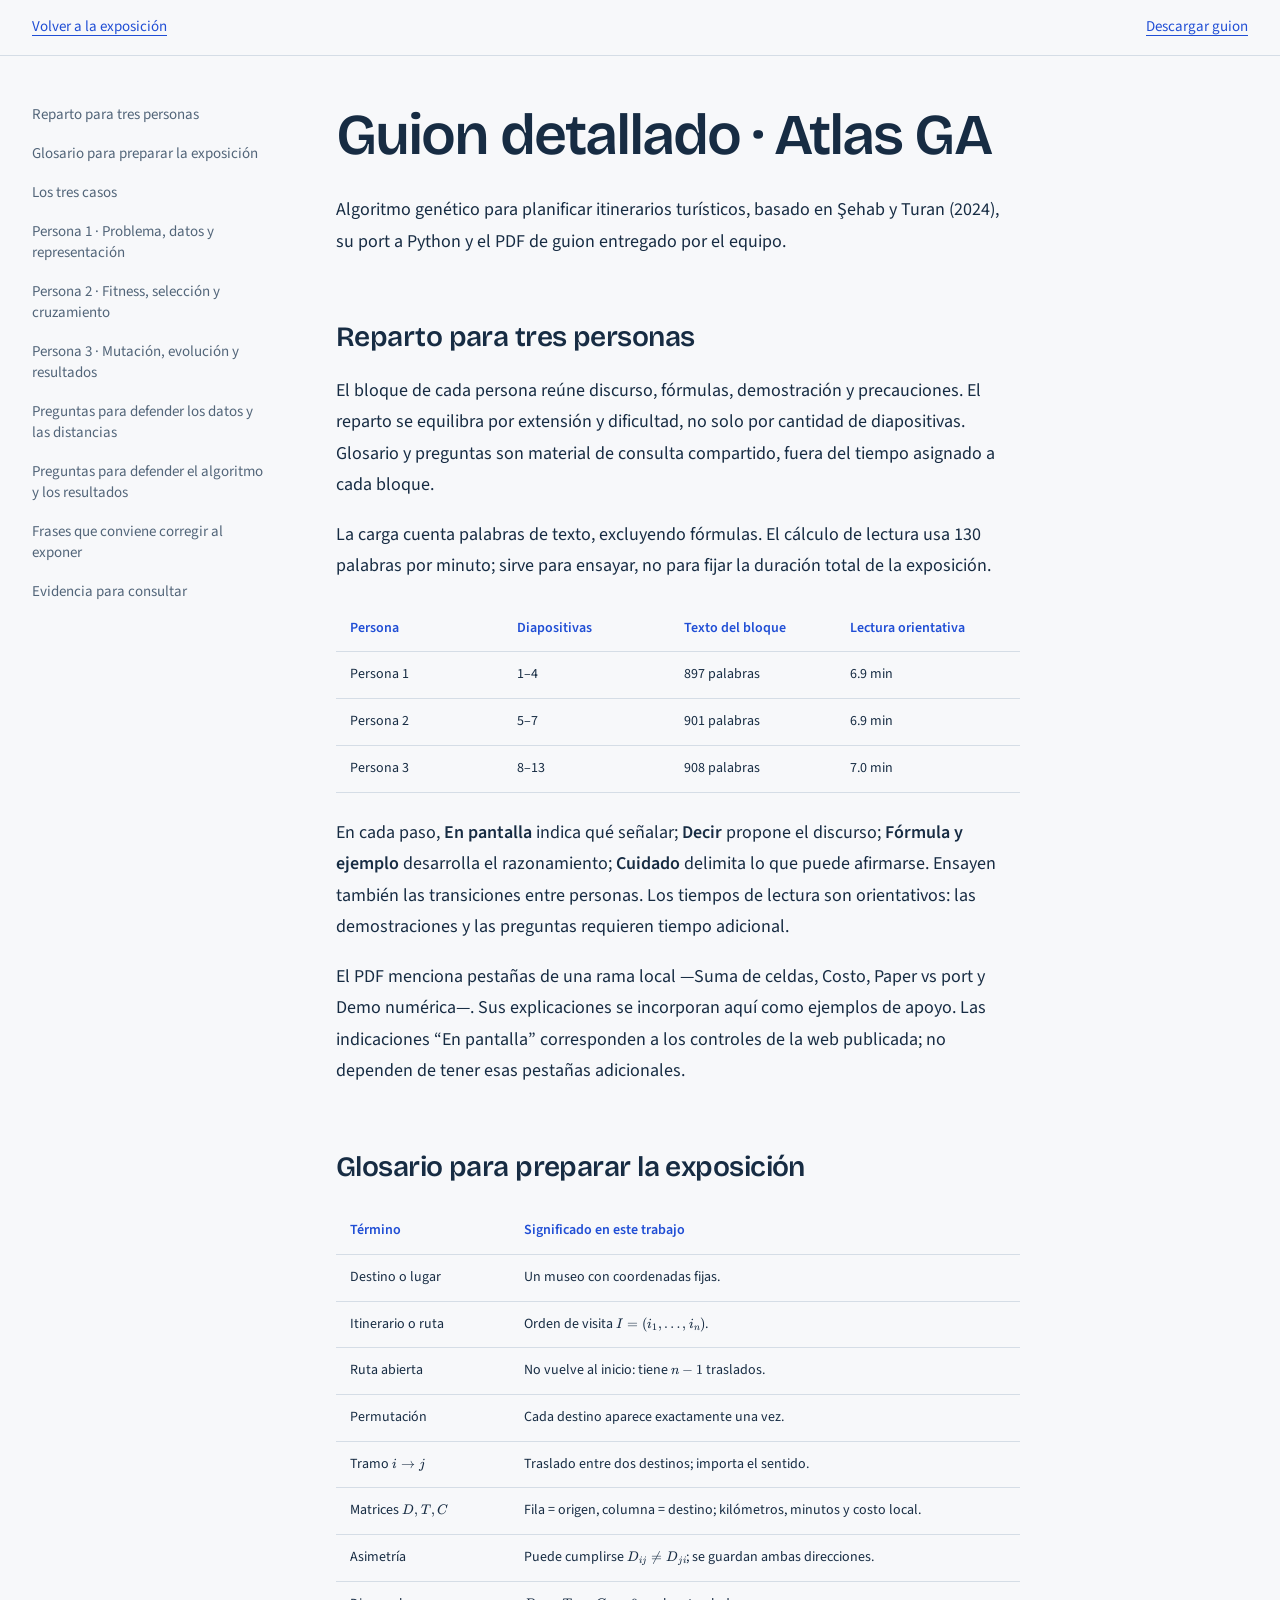
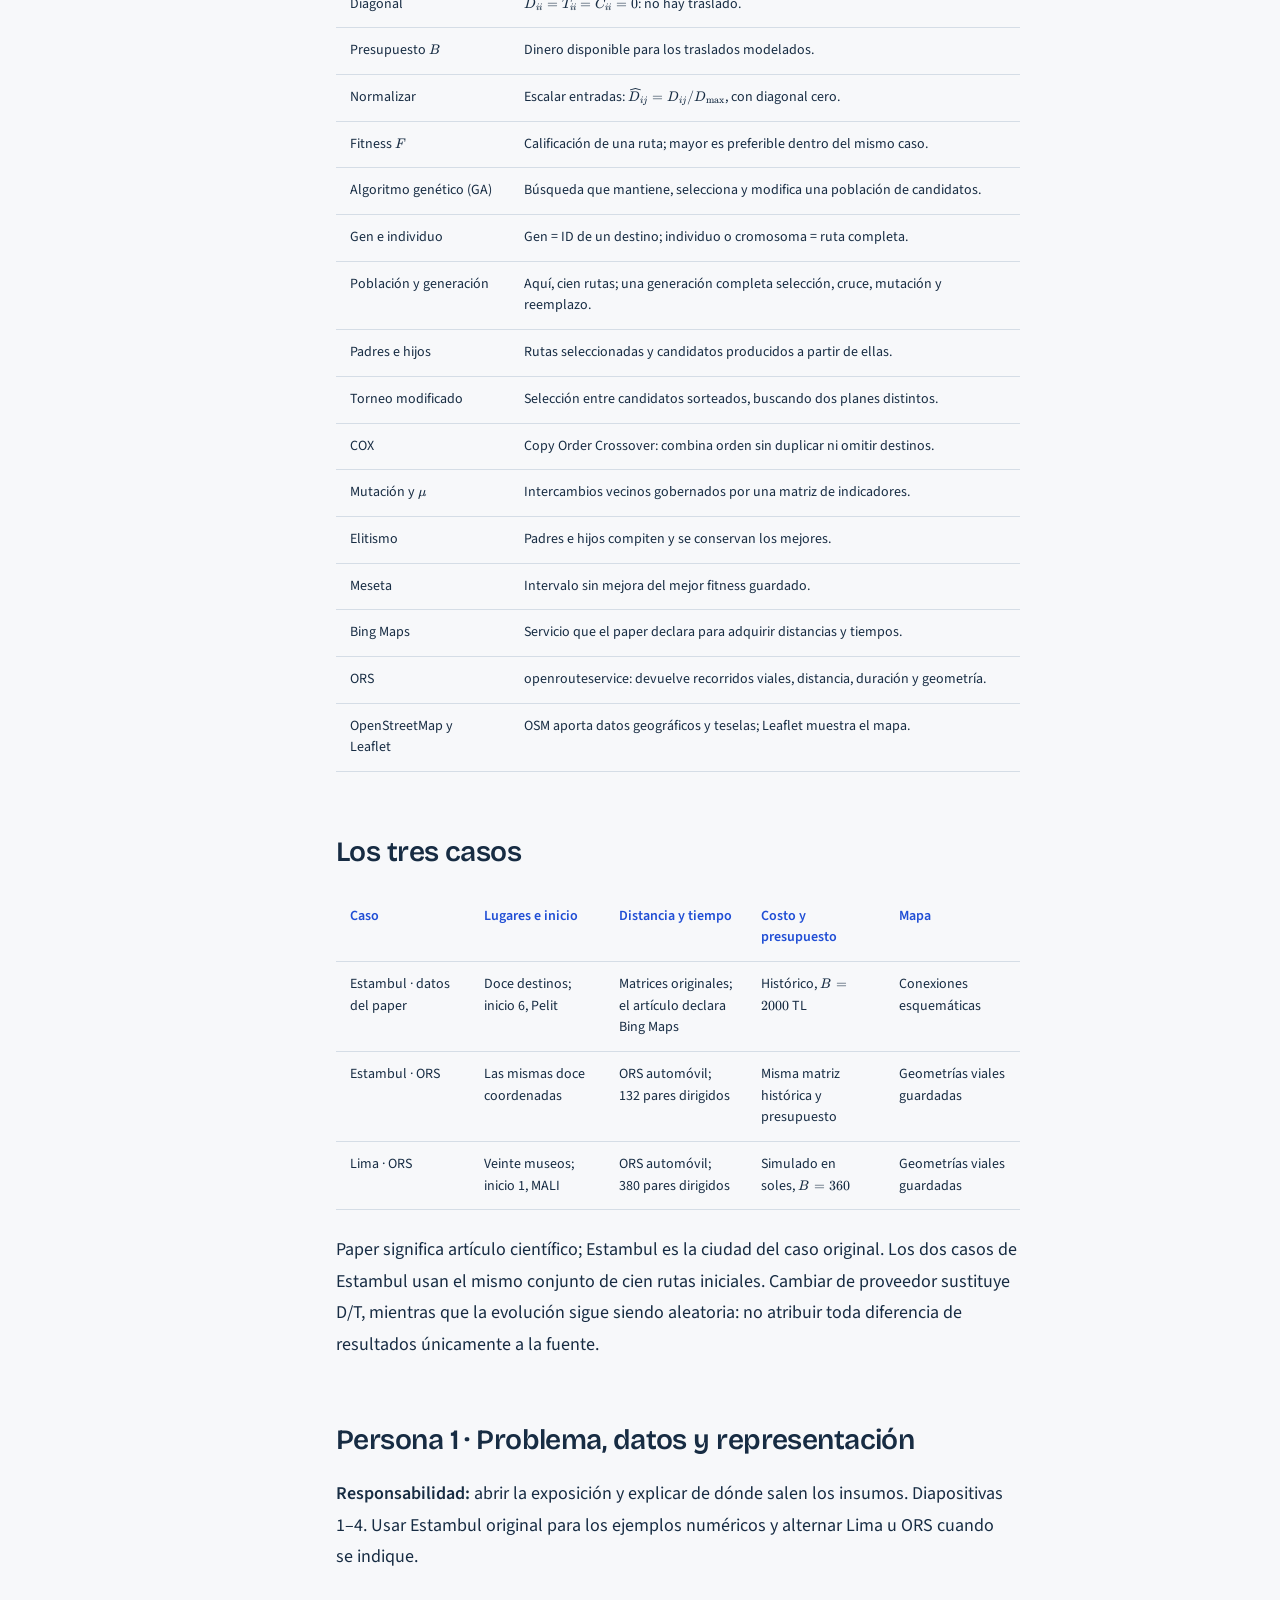
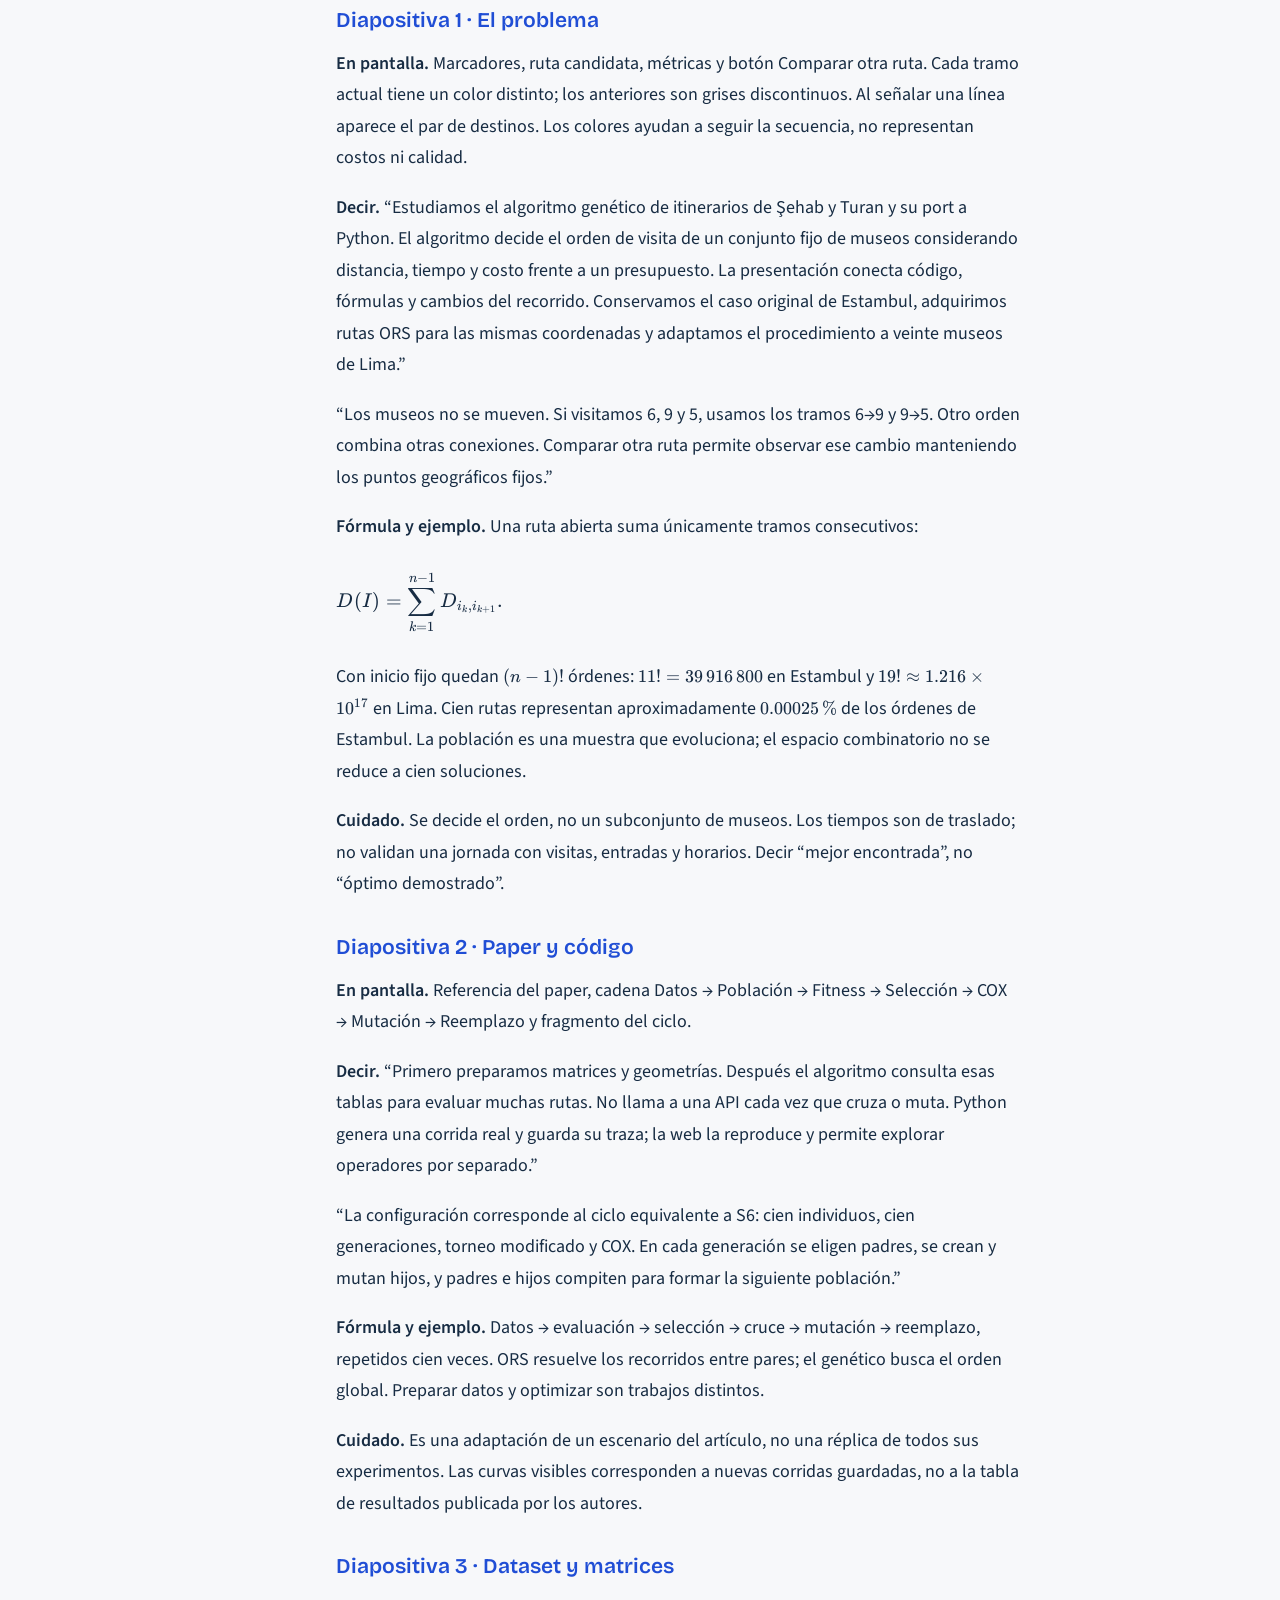
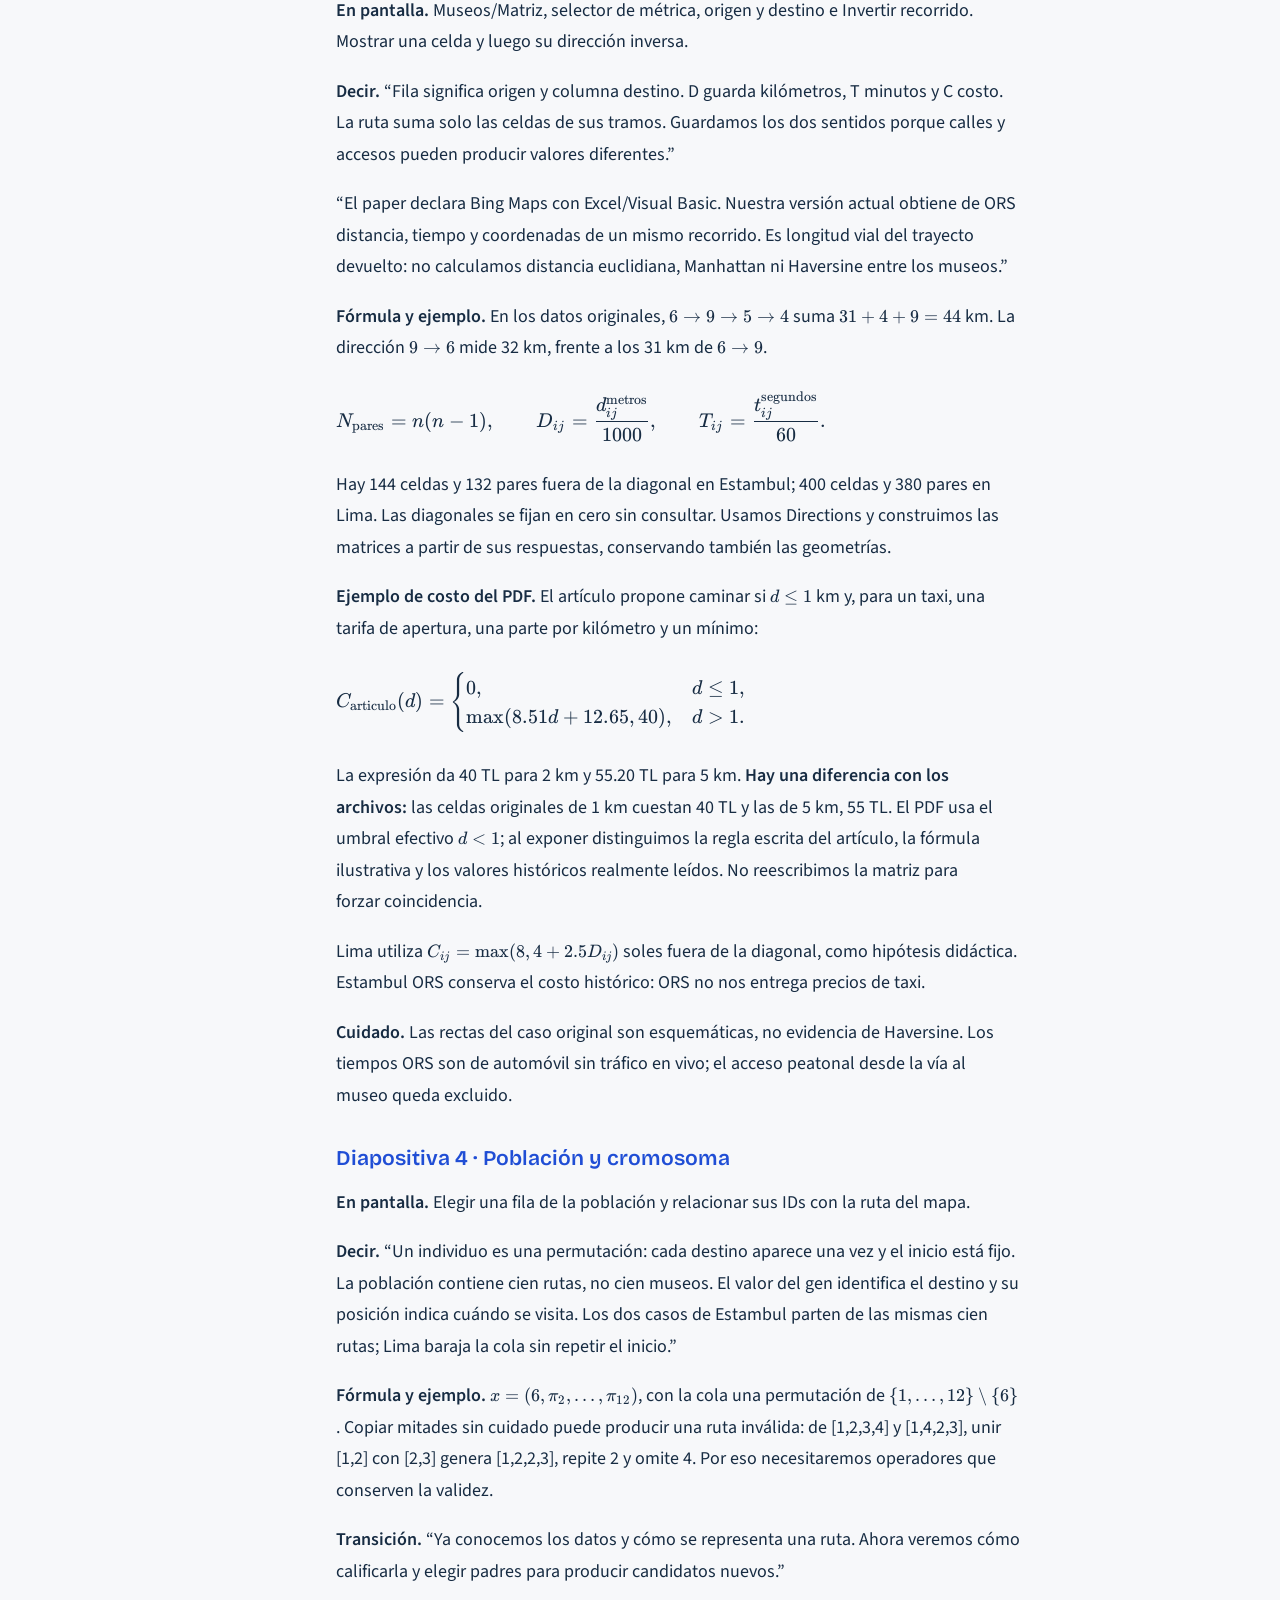
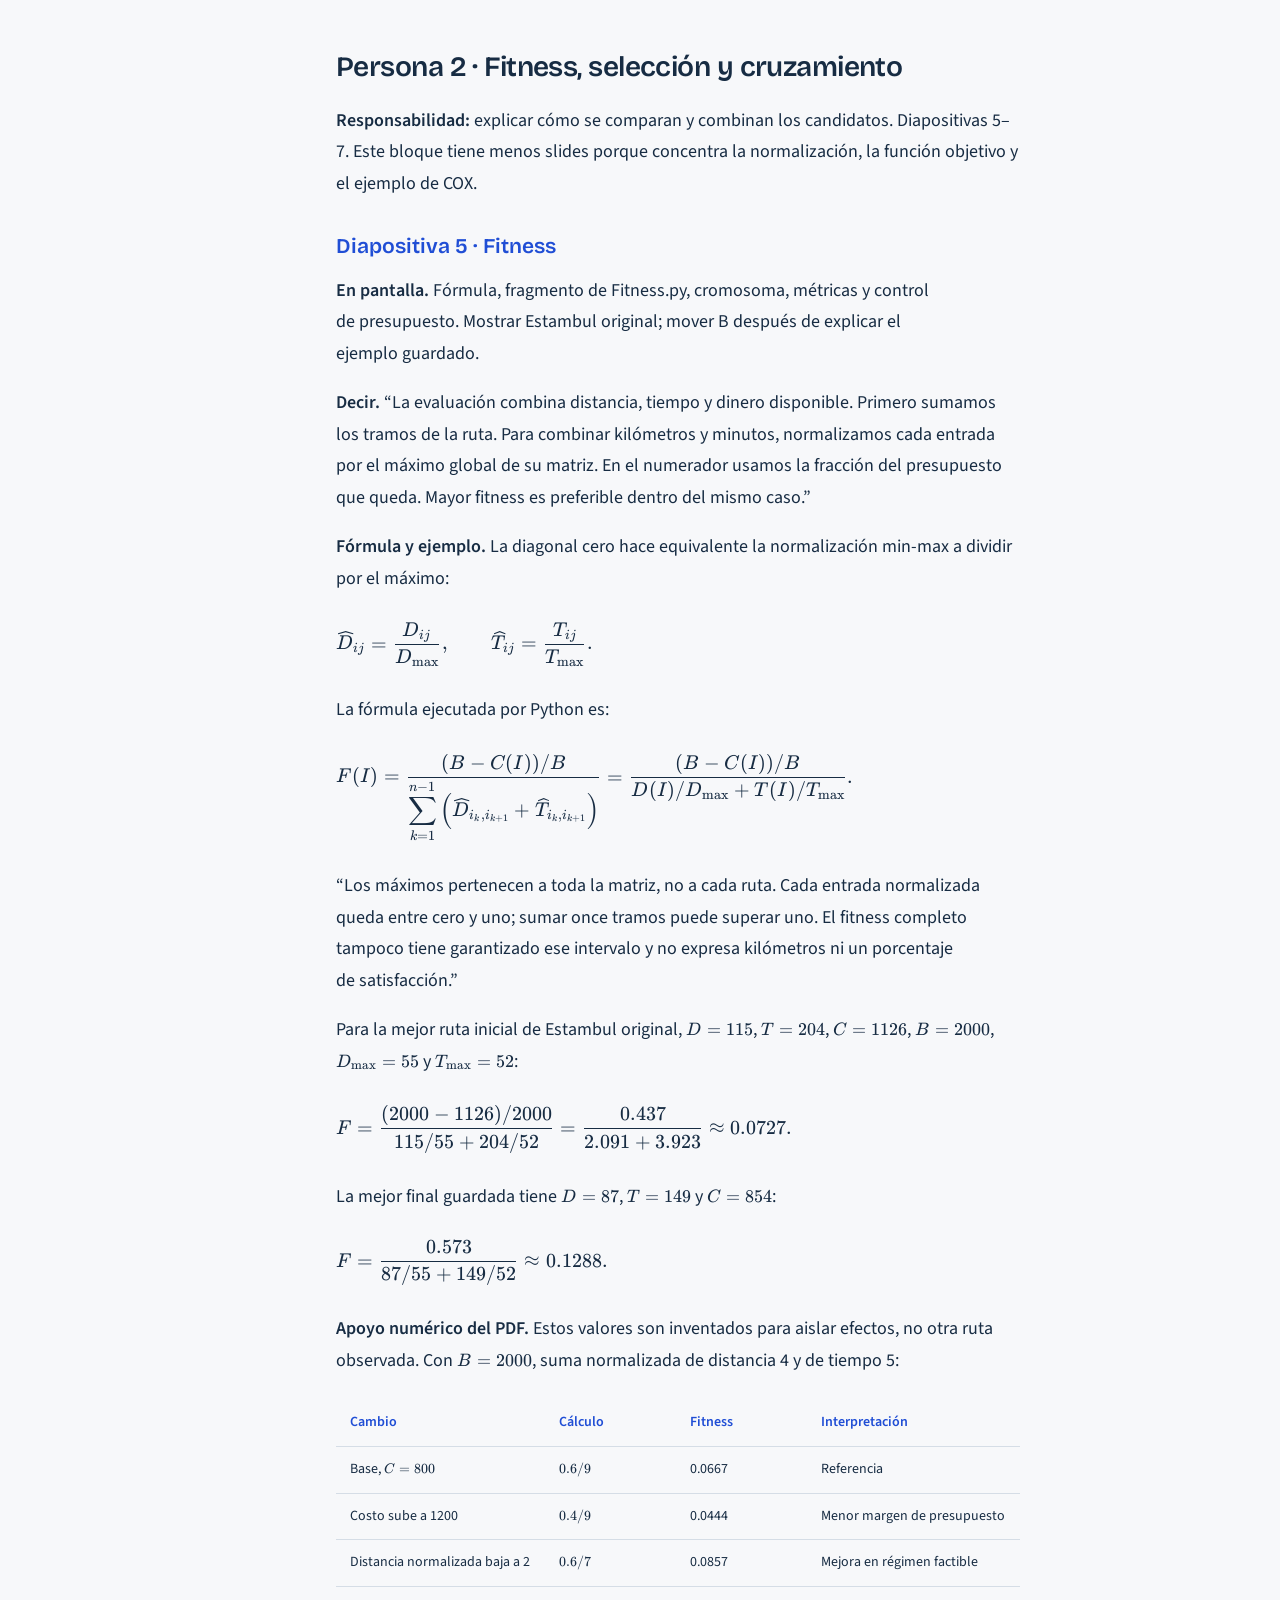
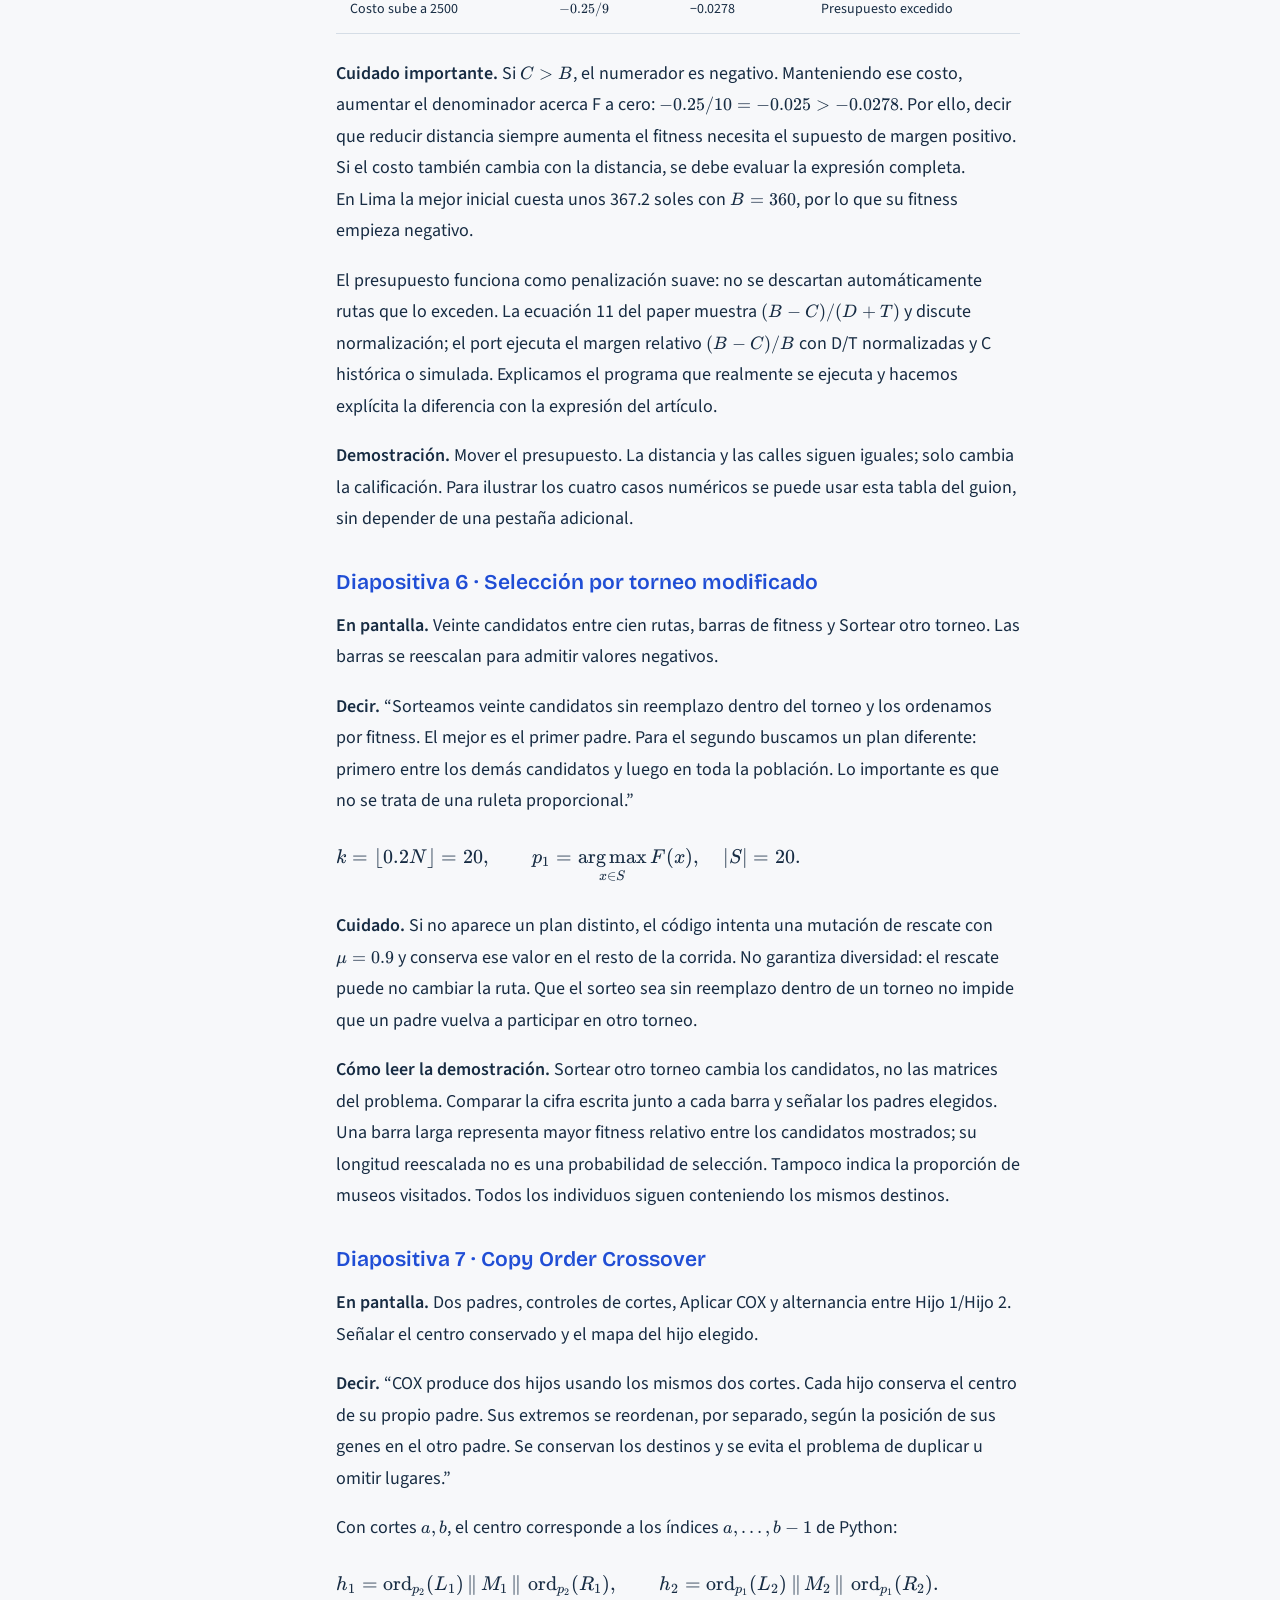
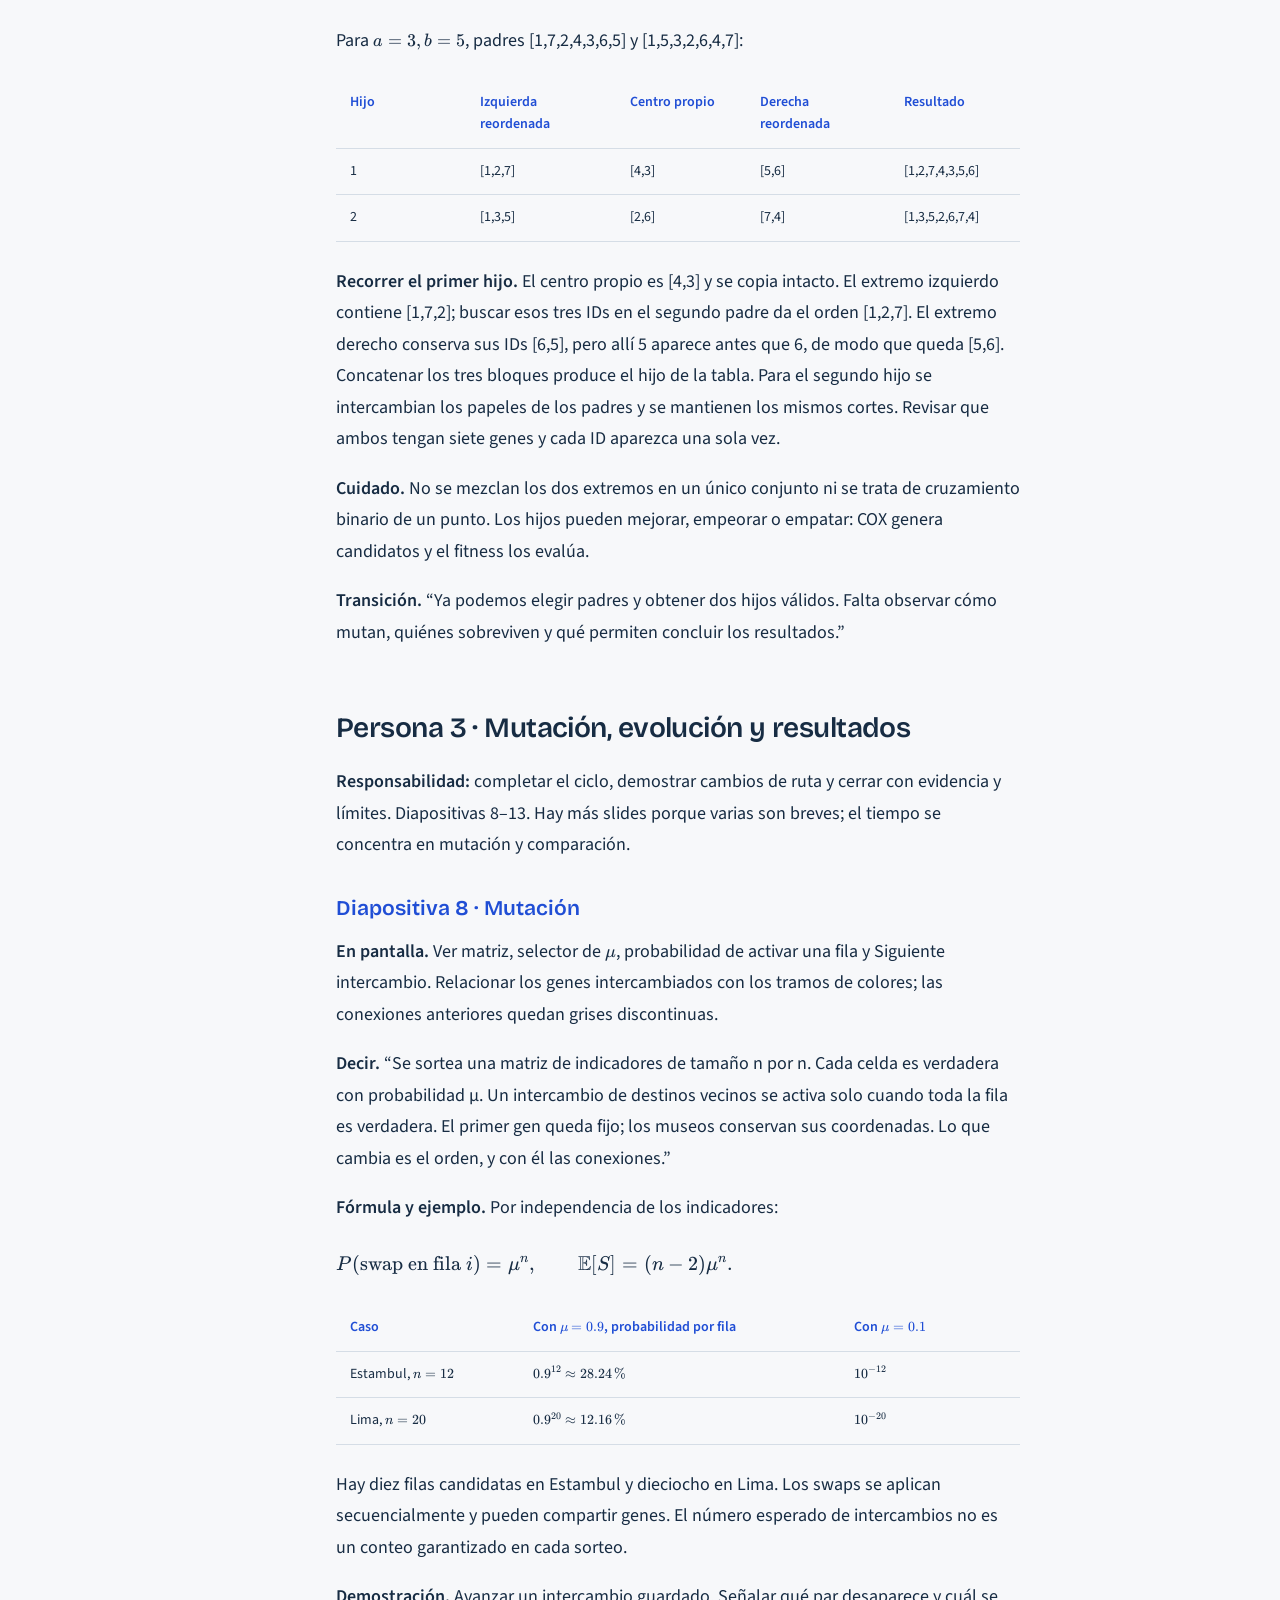
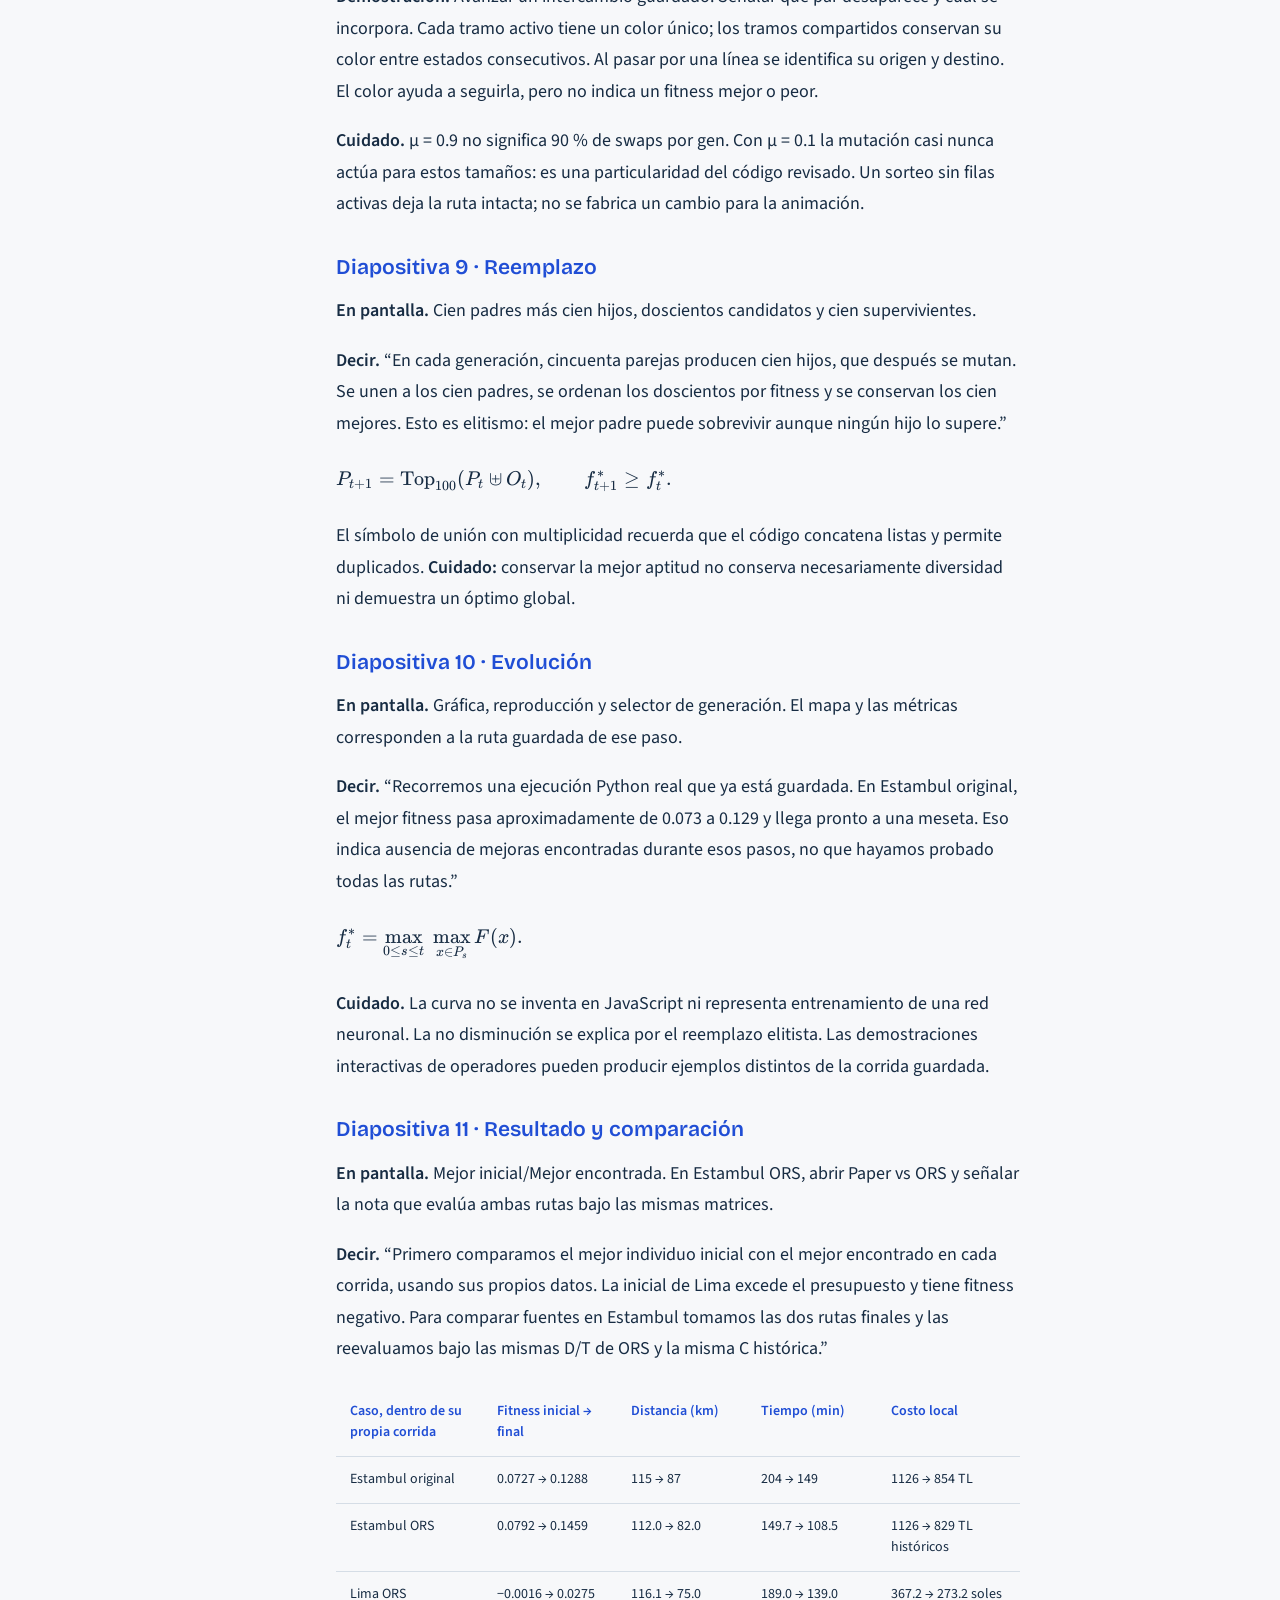
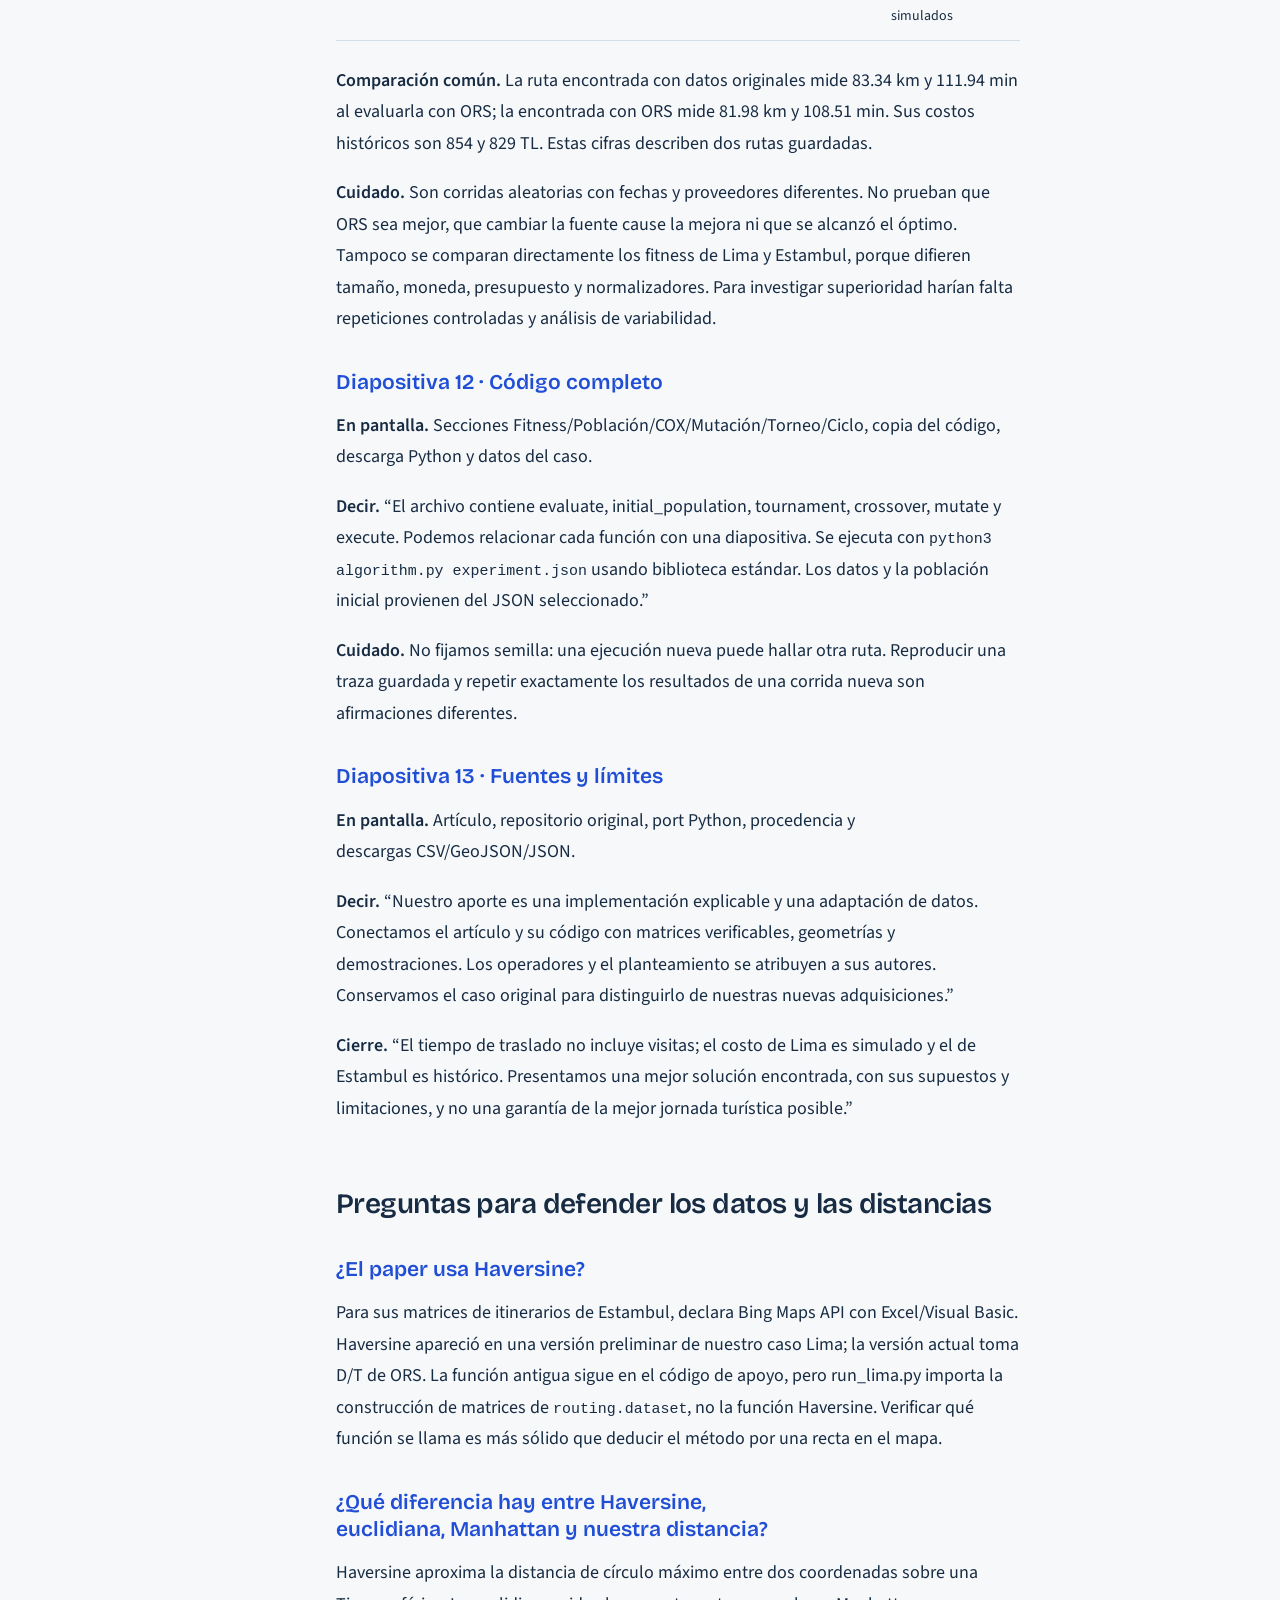
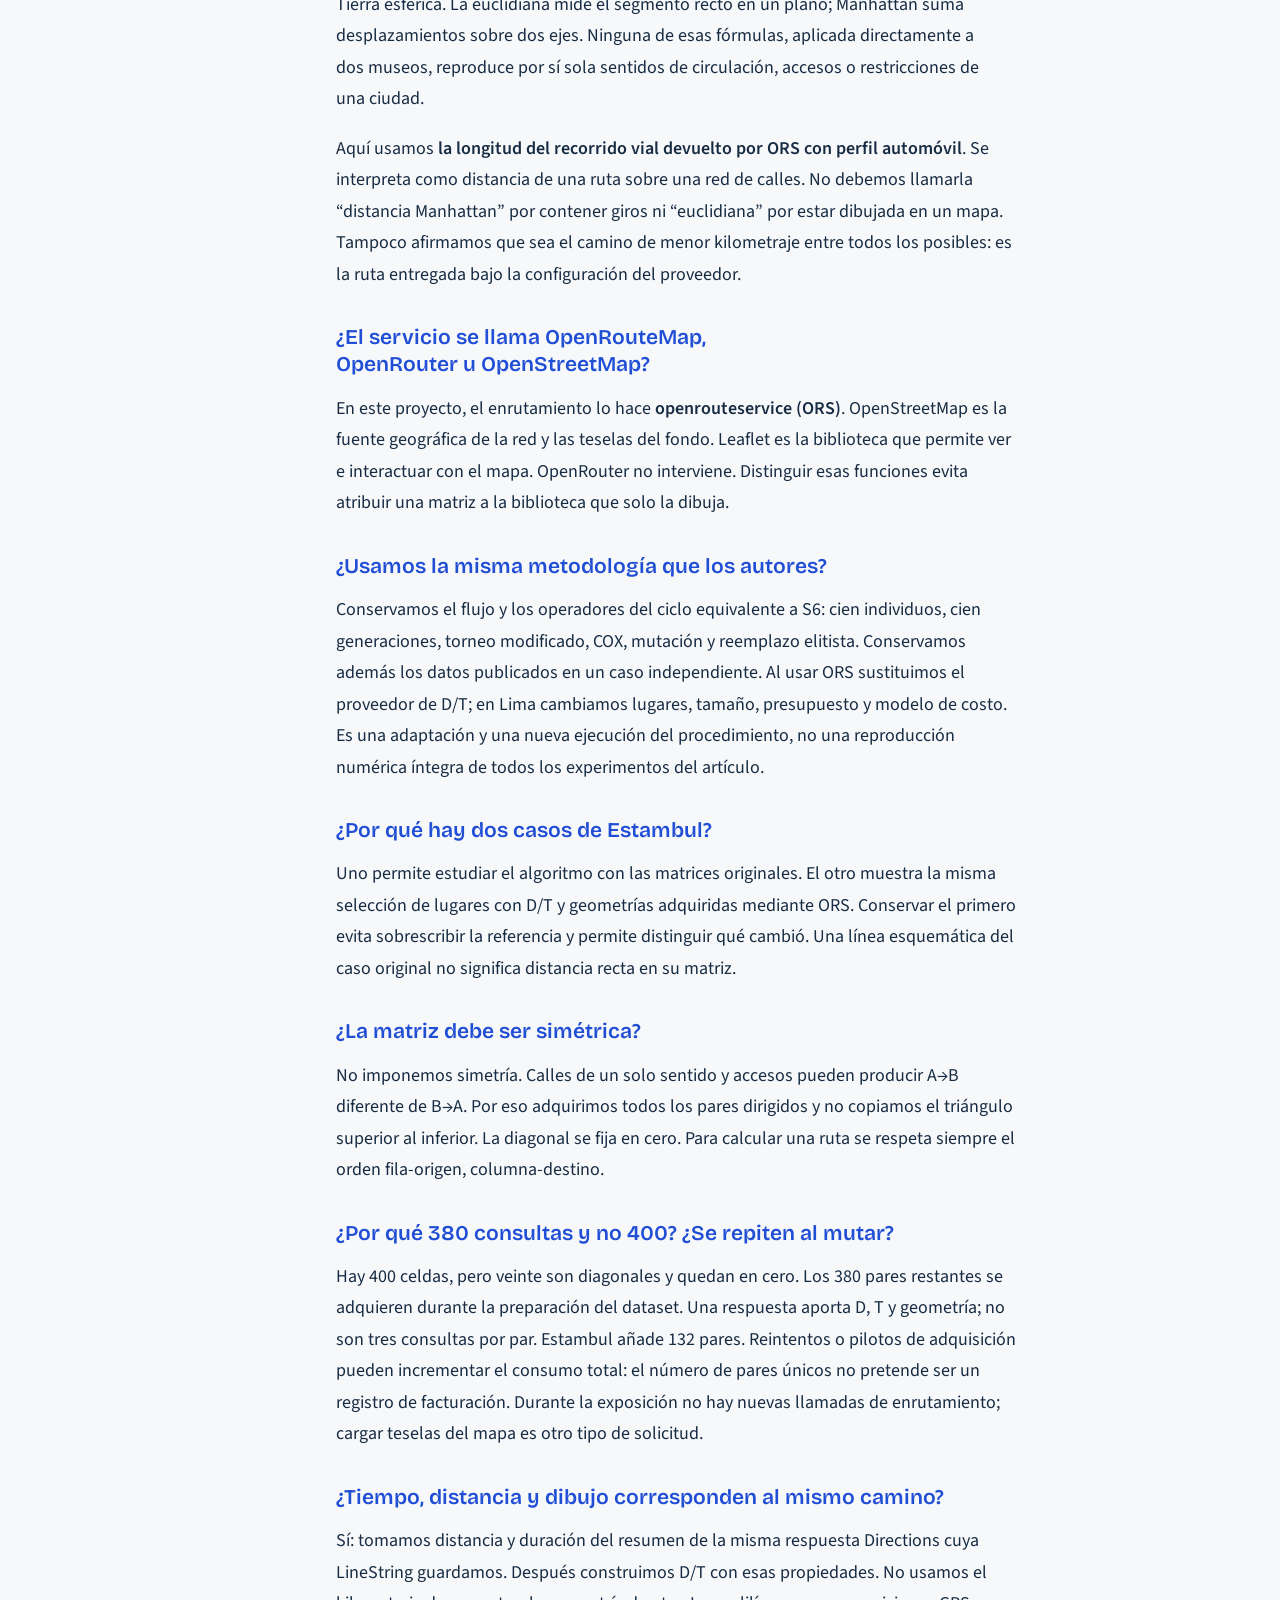
==== commit 5f685be8: "feat(presentation): color route legs and split math guide for three" ====
--- a/guion.html
+++ b/guion.html
@@ -8,100 +8,447 @@
   <link rel="icon" href="assets/favicon.svg" type="image/svg+xml">
   <link rel="stylesheet" href="src/presentation/type.css">
   <link rel="stylesheet" href="src/guide/reading.css">
+  <link rel="stylesheet" href="assets/vendor/katex/katex.min.css">
+  <script defer src="assets/vendor/katex/katex.min.js"></script>
+  <script defer src="assets/vendor/katex/contrib/auto-render.min.js"></script>
+  <script defer src="src/guide/formulas.js"></script>
 </head>
 <body>
   <a class="skip-link" href="#guide">Saltar al guion</a>
   <header class="guide-header"><a href="./">Volver a la exposición</a><a href="guion.md" download>Descargar guion</a></header>
   <div class="guide-layout">
-    <nav class="guide-index" aria-label="Partes del guion"><a href="#la-explicacion-en-un-minuto">La explicación en un minuto</a><a href="#que-significa-cada-caso">Qué significa cada caso</a><a href="#guion-por-diapositiva">Guion por diapositiva</a><a href="#preguntas-para-defender-los-datos-y-las-distancias">Preguntas para defender los datos y las distancias</a><a href="#preguntas-para-defender-el-algoritmo-y-los-resultados">Preguntas para defender el algoritmo y los resultados</a><a href="#frases-que-conviene-corregir-al-exponer">Frases que conviene corregir al exponer</a><a href="#evidencia-para-consultar">Evidencia para consultar</a></nav>
-    <main id="guide"><h1 id="que-hicimos-y-como-explicarlo">Qué hicimos y cómo explicarlo</h1>
-<p>Guion de apoyo para presentar Atlas GA. Primero puede leerse el recorrido de las diapositivas; después, estudiar las preguntas. Las cifras corresponden a los archivos distribuidos con esta web. Otra ejecución aleatoria puede producir otros resultados.</p>
-<h2 id="la-explicacion-en-un-minuto">La explicación en un minuto</h2>
-<p>“Estudiamos el algoritmo genético de itinerarios de Şehab y Turan y su port a Python. Construimos una presentación que conecta cada operación del código con sus fórmulas, cromosomas y cambios de recorrido. El algoritmo decide el orden de visita de un conjunto fijo de lugares, considerando distancia, tiempo y costo respecto de un presupuesto.</p>
-<p>Trabajamos con tres casos. Conservamos los datos originales de doce destinos de Estambul; después consultamos openrouteservice para obtener nuevas distancias, tiempos y geometrías sobre esas mismas coordenadas. Además, adaptamos el procedimiento a veinte museos de Lima. Así podemos explicar la metodología original y mostrar cómo cambia la evaluación cuando cambia la fuente de datos. Las corridas están guardadas para exponerlas; no presentamos sus resultados como los publicados por los autores ni como una garantía de óptimo global.”</p>
-<h2 id="que-significa-cada-caso">Qué significa cada caso</h2>
-<div class="guide-table" tabindex="0" role="region" aria-label="Tabla comparativa desplazable"><table>
-<thead>
-<tr>
-<th>Caso en el selector</th>
+    <nav class="guide-index" aria-label="Partes del guion"><a href="#reparto-para-tres-personas">Reparto para tres personas</a><a href="#glosario-para-preparar-la-exposicion">Glosario para preparar la exposición</a><a href="#los-tres-casos">Los tres casos</a><a href="#persona-1-problema-datos-y-representacion">Persona 1 · Problema, datos y representación</a><a href="#persona-2-fitness-seleccion-y-cruzamiento">Persona 2 · Fitness, selección y cruzamiento</a><a href="#persona-3-mutacion-evolucion-y-resultados">Persona 3 · Mutación, evolución y resultados</a><a href="#preguntas-para-defender-los-datos-y-las-distancias">Preguntas para defender los datos y las distancias</a><a href="#preguntas-para-defender-el-algoritmo-y-los-resultados">Preguntas para defender el algoritmo y los resultados</a><a href="#frases-que-conviene-corregir-al-exponer">Frases que conviene corregir al exponer</a><a href="#evidencia-para-consultar">Evidencia para consultar</a></nav>
+    <main id="guide"><h1 id="guion-detallado-atlas-ga">Guion detallado · Atlas GA</h1>
+<p>Algoritmo genético para planificar itinerarios turísticos, basado en Şehab y Turan (2024), su port a Python y el PDF de guion entregado por el equipo.</p>
+<h2 id="reparto-para-tres-personas">Reparto para tres personas</h2>
+<p>El bloque de cada persona reúne discurso, fórmulas, demostración y precauciones. El reparto se equilibra por extensión y dificultad, no solo por cantidad de diapositivas. Glosario y preguntas son material de consulta compartido, fuera del tiempo asignado a cada bloque.</p>
+<p>La carga cuenta palabras de texto, excluyendo fórmulas. El cálculo de lectura usa 130 palabras por minuto; sirve para ensayar, no para fijar la duración total de la exposición.</p>
+<div class="guide-table" tabindex="0" role="region" aria-label="Tabla comparativa desplazable"><table>
+<thead>
+<tr>
+<th>Persona</th>
+<th>Diapositivas</th>
+<th>Texto del bloque</th>
+<th>Lectura orientativa</th>
+</tr>
+</thead>
+<tbody>
+<tr>
+<td>Persona 1</td>
+<td>1–4</td>
+<td>897 palabras</td>
+<td>6.9 min</td>
+</tr>
+<tr>
+<td>Persona 2</td>
+<td>5–7</td>
+<td>901 palabras</td>
+<td>6.9 min</td>
+</tr>
+<tr>
+<td>Persona 3</td>
+<td>8–13</td>
+<td>908 palabras</td>
+<td>7.0 min</td>
+</tr>
+</tbody>
+</table></div>
+<p>En cada paso, <strong>En pantalla</strong> indica qué señalar; <strong>Decir</strong> propone el discurso; <strong>Fórmula y ejemplo</strong> desarrolla el razonamiento; <strong>Cuidado</strong> delimita lo que puede afirmarse. Ensayen también las transiciones entre personas. Los tiempos de lectura son orientativos: las demostraciones y las preguntas requieren tiempo adicional.</p>
+<p>El PDF menciona pestañas de una rama local —Suma de celdas, Costo, Paper vs port y Demo numérica—. Sus explicaciones se incorporan aquí como ejemplos de apoyo. Las indicaciones “En pantalla” corresponden a los controles de la web publicada; no dependen de tener esas pestañas adicionales.</p>
+<h2 id="glosario-para-preparar-la-exposicion">Glosario para preparar la exposición</h2>
+<div class="guide-table" tabindex="0" role="region" aria-label="Tabla comparativa desplazable"><table>
+<thead>
+<tr>
+<th>Término</th>
+<th>Significado en este trabajo</th>
+</tr>
+</thead>
+<tbody>
+<tr>
+<td>Destino o lugar</td>
+<td>Un museo con coordenadas fijas.</td>
+</tr>
+<tr>
+<td>Itinerario o ruta</td>
+<td>Orden de visita <span class="math-inline">\(I=(i_1,\ldots,i_n)\)</span>.</td>
+</tr>
+<tr>
+<td>Ruta abierta</td>
+<td>No vuelve al inicio: tiene <span class="math-inline">\(n-1\)</span> traslados.</td>
+</tr>
+<tr>
+<td>Permutación</td>
+<td>Cada destino aparece exactamente una vez.</td>
+</tr>
+<tr>
+<td>Tramo <span class="math-inline">\(i\to j\)</span></td>
+<td>Traslado entre dos destinos; importa el sentido.</td>
+</tr>
+<tr>
+<td>Matrices <span class="math-inline">\(D,T,C\)</span></td>
+<td>Fila = origen, columna = destino; kilómetros, minutos y costo local.</td>
+</tr>
+<tr>
+<td>Asimetría</td>
+<td>Puede cumplirse <span class="math-inline">\(D_{ij}\ne D_{ji}\)</span>; se guardan ambas direcciones.</td>
+</tr>
+<tr>
+<td>Diagonal</td>
+<td><span class="math-inline">\(D_{ii}=T_{ii}=C_{ii}=0\)</span>: no hay traslado.</td>
+</tr>
+<tr>
+<td>Presupuesto <span class="math-inline">\(B\)</span></td>
+<td>Dinero disponible para los traslados modelados.</td>
+</tr>
+<tr>
+<td>Normalizar</td>
+<td>Escalar entradas: <span class="math-inline">\(\widehat D_{ij}=D_{ij}/D_{\max}\)</span>, con diagonal cero.</td>
+</tr>
+<tr>
+<td>Fitness <span class="math-inline">\(F\)</span></td>
+<td>Calificación de una ruta; mayor es preferible dentro del mismo caso.</td>
+</tr>
+<tr>
+<td>Algoritmo genético (GA)</td>
+<td>Búsqueda que mantiene, selecciona y modifica una población de candidatos.</td>
+</tr>
+<tr>
+<td>Gen e individuo</td>
+<td>Gen = ID de un destino; individuo o cromosoma = ruta completa.</td>
+</tr>
+<tr>
+<td>Población y generación</td>
+<td>Aquí, cien rutas; una generación completa selección, cruce, mutación y reemplazo.</td>
+</tr>
+<tr>
+<td>Padres e hijos</td>
+<td>Rutas seleccionadas y candidatos producidos a partir de ellas.</td>
+</tr>
+<tr>
+<td>Torneo modificado</td>
+<td>Selección entre candidatos sorteados, buscando dos planes distintos.</td>
+</tr>
+<tr>
+<td>COX</td>
+<td>Copy Order Crossover: combina orden sin duplicar ni omitir destinos.</td>
+</tr>
+<tr>
+<td>Mutación y <span class="math-inline">\(\mu\)</span></td>
+<td>Intercambios vecinos gobernados por una matriz de indicadores.</td>
+</tr>
+<tr>
+<td>Elitismo</td>
+<td>Padres e hijos compiten y se conservan los mejores.</td>
+</tr>
+<tr>
+<td>Meseta</td>
+<td>Intervalo sin mejora del mejor fitness guardado.</td>
+</tr>
+<tr>
+<td>Bing Maps</td>
+<td>Servicio que el paper declara para adquirir distancias y tiempos.</td>
+</tr>
+<tr>
+<td>ORS</td>
+<td>openrouteservice: devuelve recorridos viales, distancia, duración y geometría.</td>
+</tr>
+<tr>
+<td>OpenStreetMap y Leaflet</td>
+<td>OSM aporta datos geográficos y teselas; Leaflet muestra el mapa.</td>
+</tr>
+</tbody>
+</table></div>
+<h2 id="los-tres-casos">Los tres casos</h2>
+<div class="guide-table" tabindex="0" role="region" aria-label="Tabla comparativa desplazable"><table>
+<thead>
+<tr>
+<th>Caso</th>
 <th>Lugares e inicio</th>
 <th>Distancia y tiempo</th>
 <th>Costo y presupuesto</th>
-<th>Qué muestra el mapa</th>
-</tr>
-</thead>
-<tbody>
-<tr>
-<td>Lima · ORS (20 museos)</td>
+<th>Mapa</th>
+</tr>
+</thead>
+<tbody>
+<tr>
+<td>Estambul · datos del paper</td>
+<td>Doce destinos; inicio 6, Pelit</td>
+<td>Matrices originales; el artículo declara Bing Maps</td>
+<td>Histórico, <span class="math-inline">\(B=2000\)</span> TL</td>
+<td>Conexiones esquemáticas</td>
+</tr>
+<tr>
+<td>Estambul · ORS</td>
+<td>Las mismas doce coordenadas</td>
+<td>ORS automóvil; 132 pares dirigidos</td>
+<td>Misma matriz histórica y presupuesto</td>
+<td>Geometrías viales guardadas</td>
+</tr>
+<tr>
+<td>Lima · ORS</td>
 <td>Veinte museos; inicio 1, MALI</td>
-<td>Recorridos de openrouteservice (ORS), perfil automóvil</td>
-<td>Costo simulado en soles; B = 360</td>
-<td>Polilíneas viales guardadas de ORS</td>
-</tr>
-<tr>
-<td>Estambul · datos del paper (12)</td>
-<td>Coordenadas originales; inicio 6, Pelit</td>
-<td>Matrices originales del repositorio</td>
-<td>Matriz histórica en liras turcas; B = 2000</td>
-<td>Conexiones esquemáticas entre los puntos</td>
-</tr>
-<tr>
-<td>Estambul · ORS (12)</td>
-<td>Las mismas doce coordenadas e inicio</td>
-<td>Nuevas D/T de ORS, perfil automóvil</td>
-<td>La misma matriz histórica y B = 2000</td>
-<td>Polilíneas viales guardadas de ORS</td>
-</tr>
-</tbody>
-</table></div>
-<p><strong>Paper significa artículo científico; Estambul es la ciudad del estudio.</strong> No son dos algoritmos diferentes. Los dos casos de Estambul permiten contrastar fuentes de datos conservando coordenadas, inicio, presupuesto y las cien rutas iniciales. En ambos se hizo una nueva ejecución Python del ciclo equivalente al escenario S6.</p>
-<p>El paper indica Bing Maps API y Excel/Visual Basic como procedimiento de obtención de sus matrices, en la sección de preparación de datos, página 8. En esta web, el caso original lee los archivos publicados; no hace una nueva consulta a Bing. Sus rectas en el mapa son una representación esquemática porque los archivos importados no contienen las geometrías de cada recorrido. <strong>Una recta dibujada NO demuestra que la matriz se calculó con Haversine.</strong> <a href="https://pmc.ncbi.nlm.nih.gov/articles/PMC11623113/">Artículo, sección “Setting-up information matrices”</a>.</p>
-<h2 id="guion-por-diapositiva">Guion por diapositiva</h2>
-<h3 id="1-problema-mismos-museos-distinto-orden">1. Problema: mismos museos, distinto orden</h3>
-<p>“El problema no consiste en mover los museos ni decidir dónde están. Sus coordenadas son fijas. Lo que cambia es el orden de visita. Si una ruta pasa por 1, 3 y 8, utiliza los recorridos dirigidos 1→3 y 3→8. Otro orden combina otros tramos y puede tener otra distancia, duración y costo.”</p>
-<p>Mostrar “Comparar otra ruta”: los marcadores permanecen en su sitio y cambian las conexiones. Con veinte lugares e inicio fijo quedan 19! órdenes posibles. Mantener una población de cien individuos limita cuántos exploramos simultáneamente, pero no reduce el número matemático de soluciones posibles.</p>
-<h3 id="2-pipeline-datos-primero-optimizacion-despues">2. Pipeline: datos primero, optimización después</h3>
-<p>“Separamos dos trabajos. Primero preparamos los lugares, recorridos y matrices. Después el algoritmo consulta esas matrices muchas veces para evaluar rutas. No llama a una API cada vez que cruza o muta. La web añade una tercera capa: representar y explicar las operaciones.”</p>
-<p>El flujo es: coordenadas → adquisición de recorridos → matrices D/T/C → población inicial → evaluación → selección → COX → mutación → reemplazo → repetición. Python genera la corrida y su traza; JavaScript permite explorar operadores y reproduce la evolución guardada.</p>
-<h3 id="3-dataset-y-matrices">3. Dataset y matrices</h3>
-<p>“Cada fila representa un origen y cada columna un destino. D[i,j] guarda kilómetros; T[i,j], minutos; C[i,j], costo monetario. Conservamos ambas direcciones porque ir de A a B puede diferir de volver de B a A.”</p>
-<p>En Lima hay 20×20 = 400 celdas por matriz. La diagonal contiene veinte ceros: quedarse en el mismo lugar no necesita una consulta. Se necesitan 20×19 = <strong>380 pares dirigidos</strong>, no 400 consultas útiles. Estambul tiene 12×11 = <strong>132 pares</strong>. Cada respuesta Directions aporta distancia, duración y una geometría del mismo recorrido; esos valores alimentan las matrices y el mapa. D y T se convierten de metros a kilómetros y de segundos a minutos. No adquirimos estos archivos mediante el endpoint Matrix: construimos las matrices a partir de Directions para disponer también del trazado.</p>
-<p>Abrir una celda y después invertir el par. La geometría se guarda como una lista de coordenadas, no como una sola recta entre museos. ORS puede ajustar el acceso al punto vial cercano; el tramo peatonal entre ese acceso y la puerta no se añade a D/T.</p>
-<h3 id="4-poblacion-y-cromosoma">4. Población y cromosoma</h3>
-<p>“Un individuo es una permutación de los IDs: cada destino aparece una vez. El inicio está fijo, y los demás IDs cambian de orden. La población contiene cien rutas candidatas; cien individuos no significa cien museos.”</p>
-<p>Lima genera su población inicial permutando la cola sin repetir el inicio. Los dos casos de Estambul parten del mismo conjunto de cien rutas de ind.mat. La posición del gen determina cuándo se visita el destino; su valor identifica qué destino es.</p>
-<h3 id="5-fitness-como-se-compara-una-ruta">5. Fitness: cómo se compara una ruta</h3>
-<p>“Sumamos los valores de los tramos consecutivos para obtener D(r), T(r) y C(r). La evaluación implementada combina el margen relativo de presupuesto con la distancia y el tiempo normalizados. Un mayor fitness es preferible dentro del mismo caso y configuración.”</p>
-<p>La fórmula ejecutada es:</p>
-<p><code>F(r) = ((B − C(r)) / B) / (D(r) / Dmáx + T(r) / Tmáx)</code>.</p>
-<p>Dmáx y Tmáx son los máximos globales de las matrices correspondientes, no los máximos de cada individuo. Al tener diagonal cero, normalizar cada entrada mediante min-max equivale a dividirla por el máximo. La suma normalizada de una ruta puede superar uno: normalizar las entradas no obliga a que su suma quede entre cero y uno.</p>
-<p>Mover B en la demostración cambia el fitness; no recalcula ni altera las calles. Si C supera B, el numerador es negativo. El código penaliza esa ruta mediante fitness negativo; no la elimina automáticamente. El artículo presenta una expresión general y trata la normalización; para defender esta implementación debemos explicar la fórmula realmente ejecutada, sin ocultar esa diferencia de presentación.</p>
-<h3 id="6-seleccion-torneo-modificado">6. Selección: torneo modificado</h3>
-<p>“De los cien individuos se toman veinte candidatos al azar, sin reemplazo dentro del torneo. Se ordenan por fitness y se elige el mejor como primer padre. Para el segundo se busca un plan diferente, primero en los candidatos y luego en la población.”</p>
-<p>Si no aparece uno distinto, se usa una mutación de rescate con μ = 0.9 y ese nivel se mantiene en el ciclo. Es una búsqueda de diversidad, no una garantía: la mutación también puede dejar intacta la ruta. Este procedimiento es selección por torneo modificado, no ruleta proporcional.</p>
-<h3 id="7-cruzamiento-cox">7. Cruzamiento COX</h3>
-<p>“Copy Order Crossover produce dos hijos a partir de dos padres y los mismos dos cortes. Cada hijo conserva el segmento central de su propio padre. Reordena por separado su extremo izquierdo y su extremo derecho según el orden en que esos genes aparecen en el otro padre.”</p>
-<p>Con cortes de Python a = 3 y b = 5, el intervalo central incluye los índices 3 y 4, y excluye el 5. Para P1 = [1,7,2,4,3,6,5] y P2 = [1,5,3,2,6,4,7], los hijos son [1,2,7,4,3,5,6] y [1,3,5,2,6,7,4]. Los IDs se conservan sin duplicarlos. Un hijo puede mejorar, empeorar o empatar: el operador crea candidatos y el fitness los evalúa.</p>
-<p>Cambiar los cortes y alternar los dos hijos. Señalar el bloque central y cómo cambia el recorrido del mapa. No confundir este COX con cruzar cadenas binarias ni con ordenar ambos extremos juntos.</p>
-<h3 id="8-mutacion-y-mapa">8. Mutación y mapa</h3>
-<p>“La mutación implementada crea una matriz n×n de indicadores aleatorios. Cada entrada es verdadera con probabilidad μ. Un intercambio vecino se activa cuando TODA su fila es verdadera. Se recorren los índices 1 hasta n−2; el primer gen queda fijo.”</p>
-<p>Por independencia, la probabilidad por fila es <code>μ^n</code>. Hay n−2 intercambios candidatos, de modo que el número esperado de swaps es <code>(n−2)μ^n</code>. Para Lima con μ = 0.9, cada fila se activa con probabilidad aproximada 12.16 %; para Estambul, 28.24 %. No debe afirmarse “cada gen muta con 90 %”. Con μ = 0.1 y n = 20, la probabilidad por fila es 10⁻²⁰, extremadamente pequeña. Es una particularidad heredada del código revisado, no una tasa que hayamos corregido silenciosamente.</p>
-<p>Usar la demostración con μ = 0.9 y avanzar por los swaps registrados. Cambia la secuencia de IDs y se sustituyen conexiones; los puntos geográficos no se desplazan. Algunos swaps comparten genes y se aplican secuencialmente. El mapa anima el trazado de los tramos, no una supuesta mudanza de museos.</p>
-<h3 id="9-reemplazo">9. Reemplazo</h3>
-<p>“Se producen cien descendientes. Juntamos los cien padres con los cien hijos mutados, ordenamos los doscientos candidatos y conservamos los cien mejores. Esto introduce elitismo.”</p>
-<p>Así, el mejor fitness no empeora entre generaciones bajo la misma evaluación. No implica que todos los hijos sean buenos ni que la población siga siendo diversa. El ciclo no elimina duplicados de manera general.</p>
-<h3 id="10-evolucion">10. Evolución</h3>
-<p>“Observamos cien generaciones de una ejecución Python real guardada. La gráfica representa el mejor individuo de cada generación; sus mesetas indican que no encontramos una mejora durante esos pasos.”</p>
-<p>Una meseta no demuestra que alcanzamos el óptimo. Los controles de reproducción recorren esa traza; no vuelven a consultar ORS ni ejecutan una investigación estadística en el navegador. Las demostraciones interactivas de operadores sirven para entenderlos y pueden generar ejemplos distintos de la corrida guardada.</p>
-<h3 id="11-resultado-y-comparacion">11. Resultado y comparación</h3>
-<p>“Comparamos el mejor individuo inicial con el mejor encontrado en esta corrida, usando las mismas matrices. En Estambul también comparamos dos rutas procedentes de corridas distintas: una optimizada con datos originales y otra con ORS. Para medirlas de forma comparable, reevaluamos ambas bajo D/T de ORS y la misma C histórica.”</p>
-<p>En esa evaluación común, la primera mide aproximadamente <strong>83.34 km y 111.94 min</strong>; la segunda, <strong>81.98 km y 108.51 min</strong>. Son resultados descriptivos de dos rutas guardadas. No prueban que ORS sea un mejor proveedor ni que cambiar de fuente haya causado una mejora: también hay aleatoriedad y fechas distintas. Las monedas, presupuestos, cantidades de lugares y normalizadores impiden comparar directamente el fitness de Lima con el de Estambul.</p>
-<h3 id="12-codigo-completo">12. Código completo</h3>
-<p>“El archivo descargable contiene la evaluación, la población, los operadores y el ciclo. El JSON aporta las matrices y la población inicial del caso. Puede ejecutarse con <code>python3 algorithm.py experiment.json</code>, sin instalar bibliotecas para ese archivo exportado.”</p>
-<p>Relacionar las funciones con las diapositivas: evaluate, initial_population, tournament, crossover, mutate y execute. El código completo se exporta desde las funciones utilizadas en Python. No fijamos semilla; una nueva ejecución puede recorrer otros candidatos y obtener otra ruta. La traza guardada permite repetir la exposición exactamente.</p>
-<h3 id="13-fuentes-y-cierre">13. Fuentes y cierre</h3>
-<p>“Nuestro aporte es una implementación explicable y una adaptación de datos: conectamos el artículo y el port Python con matrices verificables, geometrías y demostraciones visuales. Conservamos el caso original y hacemos explícitos los cambios de fuente y los supuestos. No proponemos un operador genético nuevo ni afirmamos que ya resolvimos todos los detalles de una jornada turística.”</p>
-<p>Mostrar procedencia, CSV, GeoJSON y repositorio. Cerrar distinguiendo tiempos de traslado de tiempos de visita, costos simulados de tarifas observadas y mejor solución encontrada de óptimo demostrado.</p>
+<td>ORS automóvil; 380 pares dirigidos</td>
+<td>Simulado en soles, <span class="math-inline">\(B=360\)</span></td>
+<td>Geometrías viales guardadas</td>
+</tr>
+</tbody>
+</table></div>
+<p>Paper significa artículo científico; Estambul es la ciudad del caso original. Los dos casos de Estambul usan el mismo conjunto de cien rutas iniciales. Cambiar de proveedor sustituye D/T, mientras que la evolución sigue siendo aleatoria: no atribuir toda diferencia de resultados únicamente a la fuente.</p>
+<h2 id="persona-1-problema-datos-y-representacion">Persona 1 · Problema, datos y representación</h2>
+<p><strong>Responsabilidad:</strong> abrir la exposición y explicar de dónde salen los insumos. Diapositivas 1–4. Usar Estambul original para los ejemplos numéricos y alternar Lima u ORS cuando se indique.</p>
+<h3 id="diapositiva-1-el-problema">Diapositiva 1 · El problema</h3>
+<p><strong>En pantalla.</strong> Marcadores, ruta candidata, métricas y botón Comparar otra ruta. Cada tramo actual tiene un color distinto; los anteriores son grises discontinuos. Al señalar una línea aparece el par de destinos. Los colores ayudan a seguir la secuencia, no representan costos ni calidad.</p>
+<p><strong>Decir.</strong> “Estudiamos el algoritmo genético de itinerarios de Şehab y Turan y su port a Python. El algoritmo decide el orden de visita de un conjunto fijo de museos considerando distancia, tiempo y costo frente a un presupuesto. La presentación conecta código, fórmulas y cambios del recorrido. Conservamos el caso original de Estambul, adquirimos rutas ORS para las mismas coordenadas y adaptamos el procedimiento a veinte museos de Lima.”</p>
+<p>“Los museos no se mueven. Si visitamos 6, 9 y 5, usamos los tramos 6→9 y 9→5. Otro orden combina otras conexiones. Comparar otra ruta permite observar ese cambio manteniendo los puntos geográficos fijos.”</p>
+<p><strong>Fórmula y ejemplo.</strong> Una ruta abierta suma únicamente tramos consecutivos:</p>
+<div class="math-display" tabindex="0" role="region" aria-label="Fórmula; desplazarse si excede el ancho">\[
+D(I)=\sum_{k=1}^{n-1}D_{i_k,i_{k+1}}.
+\]</div>
+<p>Con inicio fijo quedan <span class="math-inline">\((n-1)!\)</span> órdenes: <span class="math-inline">\(11!=39\,916\,800\)</span> en Estambul y <span class="math-inline">\(19!\approx1.216\times10^{17}\)</span> en Lima. Cien rutas representan aproximadamente <span class="math-inline">\(0.00025\,\%\)</span> de los órdenes de Estambul. La población es una muestra que evoluciona; el espacio combinatorio no se reduce a cien soluciones.</p>
+<p><strong>Cuidado.</strong> Se decide el orden, no un subconjunto de museos. Los tiempos son de traslado; no validan una jornada con visitas, entradas y horarios. Decir “mejor encontrada”, no “óptimo demostrado”.</p>
+<h3 id="diapositiva-2-paper-y-codigo">Diapositiva 2 · Paper y código</h3>
+<p><strong>En pantalla.</strong> Referencia del paper, cadena Datos → Población → Fitness → Selección → COX → Mutación → Reemplazo y fragmento del ciclo.</p>
+<p><strong>Decir.</strong> “Primero preparamos matrices y geometrías. Después el algoritmo consulta esas tablas para evaluar muchas rutas. No llama a una API cada vez que cruza o muta. Python genera una corrida real y guarda su traza; la web la reproduce y permite explorar operadores por separado.”</p>
+<p>“La configuración corresponde al ciclo equivalente a S6: cien individuos, cien generaciones, torneo modificado y COX. En cada generación se eligen padres, se crean y mutan hijos, y padres e hijos compiten para formar la siguiente población.”</p>
+<p><strong>Fórmula y ejemplo.</strong> Datos → evaluación → selección → cruce → mutación → reemplazo, repetidos cien veces. ORS resuelve los recorridos entre pares; el genético busca el orden global. Preparar datos y optimizar son trabajos distintos.</p>
+<p><strong>Cuidado.</strong> Es una adaptación de un escenario del artículo, no una réplica de todos sus experimentos. Las curvas visibles corresponden a nuevas corridas guardadas, no a la tabla de resultados publicada por los autores.</p>
+<h3 id="diapositiva-3-dataset-y-matrices">Diapositiva 3 · Dataset y matrices</h3>
+<p><strong>En pantalla.</strong> Museos/Matriz, selector de métrica, origen y destino e Invertir recorrido. Mostrar una celda y luego su dirección inversa.</p>
+<p><strong>Decir.</strong> “Fila significa origen y columna destino. D guarda kilómetros, T minutos y C costo. La ruta suma solo las celdas de sus tramos. Guardamos los dos sentidos porque calles y accesos pueden producir valores diferentes.”</p>
+<p>“El paper declara Bing Maps con Excel/Visual Basic. Nuestra versión actual obtiene de ORS distancia, tiempo y coordenadas de un mismo recorrido. Es longitud vial del trayecto devuelto: no calculamos distancia euclidiana, Manhattan ni Haversine entre los museos.”</p>
+<p><strong>Fórmula y ejemplo.</strong> En los datos originales, <span class="math-inline">\(6\to9\to5\to4\)</span> suma <span class="math-inline">\(31+4+9=44\)</span> km. La dirección <span class="math-inline">\(9\to6\)</span> mide 32 km, frente a los 31 km de <span class="math-inline">\(6\to9\)</span>.</p>
+<div class="math-display" tabindex="0" role="region" aria-label="Fórmula; desplazarse si excede el ancho">\[
+N_{\mathrm{pares}}=n(n-1),\qquad
+D_{ij}=\frac{d_{ij}^{\mathrm{metros}}}{1000},\qquad
+T_{ij}=\frac{t_{ij}^{\mathrm{segundos}}}{60}.
+\]</div>
+<p>Hay 144 celdas y 132 pares fuera de la diagonal en Estambul; 400 celdas y 380 pares en Lima. Las diagonales se fijan en cero sin consultar. Usamos Directions y construimos las matrices a partir de sus respuestas, conservando también las geometrías.</p>
+<p><strong>Ejemplo de costo del PDF.</strong> El artículo propone caminar si <span class="math-inline">\(d\le1\)</span> km y, para un taxi, una tarifa de apertura, una parte por kilómetro y un mínimo:</p>
+<div class="math-display" tabindex="0" role="region" aria-label="Fórmula; desplazarse si excede el ancho">\[
+C_{\mathrm{articulo}}(d)=
+\begin{cases}
+0,&amp;d\le1,\\
+\max(8.51d+12.65,40),&amp;d&gt;1.
+\end{cases}
+\]</div>
+<p>La expresión da 40 TL para 2 km y 55.20 TL para 5 km. <strong>Hay una diferencia con los archivos:</strong> las celdas originales de 1 km cuestan 40 TL y las de 5 km, 55 TL. El PDF usa el umbral efectivo <span class="math-inline">\(d&lt;1\)</span>; al exponer distinguimos la regla escrita del artículo, la fórmula ilustrativa y los valores históricos realmente leídos. No reescribimos la matriz para forzar coincidencia.</p>
+<p>Lima utiliza <span class="math-inline">\(C_{ij}=\max(8,4+2.5D_{ij})\)</span> soles fuera de la diagonal, como hipótesis didáctica. Estambul ORS conserva el costo histórico: ORS no nos entrega precios de taxi.</p>
+<p><strong>Cuidado.</strong> Las rectas del caso original son esquemáticas, no evidencia de Haversine. Los tiempos ORS son de automóvil sin tráfico en vivo; el acceso peatonal desde la vía al museo queda excluido.</p>
+<h3 id="diapositiva-4-poblacion-y-cromosoma">Diapositiva 4 · Población y cromosoma</h3>
+<p><strong>En pantalla.</strong> Elegir una fila de la población y relacionar sus IDs con la ruta del mapa.</p>
+<p><strong>Decir.</strong> “Un individuo es una permutación: cada destino aparece una vez y el inicio está fijo. La población contiene cien rutas, no cien museos. El valor del gen identifica el destino y su posición indica cuándo se visita. Los dos casos de Estambul parten de las mismas cien rutas; Lima baraja la cola sin repetir el inicio.”</p>
+<p><strong>Fórmula y ejemplo.</strong> <span class="math-inline">\(x=(6,\pi_2,\ldots,\pi_{12})\)</span>, con la cola una permutación de <span class="math-inline">\(\{1,\ldots,12\}\setminus\{6\}\)</span>. Copiar mitades sin cuidado puede producir una ruta inválida: de [1,2,3,4] y [1,4,2,3], unir [1,2] con [2,3] genera [1,2,2,3], repite 2 y omite 4. Por eso necesitaremos operadores que conserven la validez.</p>
+<p><strong>Transición.</strong> “Ya conocemos los datos y cómo se representa una ruta. Ahora veremos cómo calificarla y elegir padres para producir candidatos nuevos.”</p>
+<h2 id="persona-2-fitness-seleccion-y-cruzamiento">Persona 2 · Fitness, selección y cruzamiento</h2>
+<p><strong>Responsabilidad:</strong> explicar cómo se comparan y combinan los candidatos. Diapositivas 5–7. Este bloque tiene menos slides porque concentra la normalización, la función objetivo y el ejemplo de COX.</p>
+<h3 id="diapositiva-5-fitness">Diapositiva 5 · Fitness</h3>
+<p><strong>En pantalla.</strong> Fórmula, fragmento de Fitness.py, cromosoma, métricas y control de presupuesto. Mostrar Estambul original; mover B después de explicar el ejemplo guardado.</p>
+<p><strong>Decir.</strong> “La evaluación combina distancia, tiempo y dinero disponible. Primero sumamos los tramos de la ruta. Para combinar kilómetros y minutos, normalizamos cada entrada por el máximo global de su matriz. En el numerador usamos la fracción del presupuesto que queda. Mayor fitness es preferible dentro del mismo caso.”</p>
+<p><strong>Fórmula y ejemplo.</strong> La diagonal cero hace equivalente la normalización min-max a dividir por el máximo:</p>
+<div class="math-display" tabindex="0" role="region" aria-label="Fórmula; desplazarse si excede el ancho">\[
+\widehat D_{ij}=\frac{D_{ij}}{D_{\max}},\qquad
+\widehat T_{ij}=\frac{T_{ij}}{T_{\max}}.
+\]</div>
+<p>La fórmula ejecutada por Python es:</p>
+<div class="math-display" tabindex="0" role="region" aria-label="Fórmula; desplazarse si excede el ancho">\[
+F(I)=\frac{(B-C(I))/B}{
+\displaystyle\sum_{k=1}^{n-1}\left(\widehat D_{i_k,i_{k+1}}+\widehat T_{i_k,i_{k+1}}\right)}
+=\frac{(B-C(I))/B}{D(I)/D_{\max}+T(I)/T_{\max}}.
+\]</div>
+<p>“Los máximos pertenecen a toda la matriz, no a cada ruta. Cada entrada normalizada queda entre cero y uno; sumar once tramos puede superar uno. El fitness completo tampoco tiene garantizado ese intervalo y no expresa kilómetros ni un porcentaje de satisfacción.”</p>
+<p>Para la mejor ruta inicial de Estambul original, <span class="math-inline">\(D=115\)</span>, <span class="math-inline">\(T=204\)</span>, <span class="math-inline">\(C=1126\)</span>, <span class="math-inline">\(B=2000\)</span>, <span class="math-inline">\(D_{\max}=55\)</span> y <span class="math-inline">\(T_{\max}=52\)</span>:</p>
+<div class="math-display" tabindex="0" role="region" aria-label="Fórmula; desplazarse si excede el ancho">\[
+F=\frac{(2000-1126)/2000}{115/55+204/52}
+=\frac{0.437}{2.091+3.923}\approx0.0727.
+\]</div>
+<p>La mejor final guardada tiene <span class="math-inline">\(D=87\)</span>, <span class="math-inline">\(T=149\)</span> y <span class="math-inline">\(C=854\)</span>:</p>
+<div class="math-display" tabindex="0" role="region" aria-label="Fórmula; desplazarse si excede el ancho">\[
+F=\frac{0.573}{87/55+149/52}\approx0.1288.
+\]</div>
+<p><strong>Apoyo numérico del PDF.</strong> Estos valores son inventados para aislar efectos, no otra ruta observada. Con <span class="math-inline">\(B=2000\)</span>, suma normalizada de distancia 4 y de tiempo 5:</p>
+<div class="guide-table" tabindex="0" role="region" aria-label="Tabla comparativa desplazable"><table>
+<thead>
+<tr>
+<th>Cambio</th>
+<th>Cálculo</th>
+<th>Fitness</th>
+<th>Interpretación</th>
+</tr>
+</thead>
+<tbody>
+<tr>
+<td>Base, <span class="math-inline">\(C=800\)</span></td>
+<td><span class="math-inline">\(0.6/9\)</span></td>
+<td>0.0667</td>
+<td>Referencia</td>
+</tr>
+<tr>
+<td>Costo sube a 1200</td>
+<td><span class="math-inline">\(0.4/9\)</span></td>
+<td>0.0444</td>
+<td>Menor margen de presupuesto</td>
+</tr>
+<tr>
+<td>Distancia normalizada baja a 2</td>
+<td><span class="math-inline">\(0.6/7\)</span></td>
+<td>0.0857</td>
+<td>Mejora en régimen factible</td>
+</tr>
+<tr>
+<td>Costo sube a 2500</td>
+<td><span class="math-inline">\(-0.25/9\)</span></td>
+<td>−0.0278</td>
+<td>Presupuesto excedido</td>
+</tr>
+</tbody>
+</table></div>
+<p><strong>Cuidado importante.</strong> Si <span class="math-inline">\(C&gt;B\)</span>, el numerador es negativo. Manteniendo ese costo, aumentar el denominador acerca F a cero: <span class="math-inline">\(-0.25/10=-0.025&gt;-0.0278\)</span>. Por ello, decir que reducir distancia siempre aumenta el fitness necesita el supuesto de margen positivo. Si el costo también cambia con la distancia, se debe evaluar la expresión completa. En Lima la mejor inicial cuesta unos 367.2 soles con <span class="math-inline">\(B=360\)</span>, por lo que su fitness empieza negativo.</p>
+<p>El presupuesto funciona como penalización suave: no se descartan automáticamente rutas que lo exceden. La ecuación 11 del paper muestra <span class="math-inline">\((B-C)/(D+T)\)</span> y discute normalización; el port ejecuta el margen relativo <span class="math-inline">\((B-C)/B\)</span> con D/T normalizadas y C histórica o simulada. Explicamos el programa que realmente se ejecuta y hacemos explícita la diferencia con la expresión del artículo.</p>
+<p><strong>Demostración.</strong> Mover el presupuesto. La distancia y las calles siguen iguales; solo cambia la calificación. Para ilustrar los cuatro casos numéricos se puede usar esta tabla del guion, sin depender de una pestaña adicional.</p>
+<h3 id="diapositiva-6-seleccion-por-torneo-modificado">Diapositiva 6 · Selección por torneo modificado</h3>
+<p><strong>En pantalla.</strong> Veinte candidatos entre cien rutas, barras de fitness y Sortear otro torneo. Las barras se reescalan para admitir valores negativos.</p>
+<p><strong>Decir.</strong> “Sorteamos veinte candidatos sin reemplazo dentro del torneo y los ordenamos por fitness. El mejor es el primer padre. Para el segundo buscamos un plan diferente: primero entre los demás candidatos y luego en toda la población. Lo importante es que no se trata de una ruleta proporcional.”</p>
+<div class="math-display" tabindex="0" role="region" aria-label="Fórmula; desplazarse si excede el ancho">\[
+k=\lfloor0.2N\rfloor=20,\qquad
+p_1=\operatorname*{arg\,max}_{x\in S}F(x),\quad |S|=20.
+\]</div>
+<p><strong>Cuidado.</strong> Si no aparece un plan distinto, el código intenta una mutación de rescate con <span class="math-inline">\(\mu=0.9\)</span> y conserva ese valor en el resto de la corrida. No garantiza diversidad: el rescate puede no cambiar la ruta. Que el sorteo sea sin reemplazo dentro de un torneo no impide que un padre vuelva a participar en otro torneo.</p>
+<p><strong>Cómo leer la demostración.</strong> Sortear otro torneo cambia los candidatos, no las matrices del problema. Comparar la cifra escrita junto a cada barra y señalar los padres elegidos. Una barra larga representa mayor fitness relativo entre los candidatos mostrados; su longitud reescalada no es una probabilidad de selección. Tampoco indica la proporción de museos visitados. Todos los individuos siguen conteniendo los mismos destinos.</p>
+<h3 id="diapositiva-7-copy-order-crossover">Diapositiva 7 · Copy Order Crossover</h3>
+<p><strong>En pantalla.</strong> Dos padres, controles de cortes, Aplicar COX y alternancia entre Hijo 1/Hijo 2. Señalar el centro conservado y el mapa del hijo elegido.</p>
+<p><strong>Decir.</strong> “COX produce dos hijos usando los mismos dos cortes. Cada hijo conserva el centro de su propio padre. Sus extremos se reordenan, por separado, según la posición de sus genes en el otro padre. Se conservan los destinos y se evita el problema de duplicar u omitir lugares.”</p>
+<p>Con cortes <span class="math-inline">\(a,b\)</span>, el centro corresponde a los índices <span class="math-inline">\(a,\ldots,b-1\)</span> de Python:</p>
+<div class="math-display" tabindex="0" role="region" aria-label="Fórmula; desplazarse si excede el ancho">\[
+h_1=\operatorname{ord}_{p_2}(L_1)\,\Vert\,M_1\,\Vert\,\operatorname{ord}_{p_2}(R_1),
+\qquad
+h_2=\operatorname{ord}_{p_1}(L_2)\,\Vert\,M_2\,\Vert\,\operatorname{ord}_{p_1}(R_2).
+\]</div>
+<p>Para <span class="math-inline">\(a=3,b=5\)</span>, padres [1,7,2,4,3,6,5] y [1,5,3,2,6,4,7]:</p>
+<div class="guide-table" tabindex="0" role="region" aria-label="Tabla comparativa desplazable"><table>
+<thead>
+<tr>
+<th>Hijo</th>
+<th>Izquierda reordenada</th>
+<th>Centro propio</th>
+<th>Derecha reordenada</th>
+<th>Resultado</th>
+</tr>
+</thead>
+<tbody>
+<tr>
+<td>1</td>
+<td>[1,2,7]</td>
+<td>[4,3]</td>
+<td>[5,6]</td>
+<td>[1,2,7,4,3,5,6]</td>
+</tr>
+<tr>
+<td>2</td>
+<td>[1,3,5]</td>
+<td>[2,6]</td>
+<td>[7,4]</td>
+<td>[1,3,5,2,6,7,4]</td>
+</tr>
+</tbody>
+</table></div>
+<p><strong>Recorrer el primer hijo.</strong> El centro propio es [4,3] y se copia intacto. El extremo izquierdo contiene [1,7,2]; buscar esos tres IDs en el segundo padre da el orden [1,2,7]. El extremo derecho conserva sus IDs [6,5], pero allí 5 aparece antes que 6, de modo que queda [5,6]. Concatenar los tres bloques produce el hijo de la tabla. Para el segundo hijo se intercambian los papeles de los padres y se mantienen los mismos cortes. Revisar que ambos tengan siete genes y cada ID aparezca una sola vez.</p>
+<p><strong>Cuidado.</strong> No se mezclan los dos extremos en un único conjunto ni se trata de cruzamiento binario de un punto. Los hijos pueden mejorar, empeorar o empatar: COX genera candidatos y el fitness los evalúa.</p>
+<p><strong>Transición.</strong> “Ya podemos elegir padres y obtener dos hijos válidos. Falta observar cómo mutan, quiénes sobreviven y qué permiten concluir los resultados.”</p>
+<h2 id="persona-3-mutacion-evolucion-y-resultados">Persona 3 · Mutación, evolución y resultados</h2>
+<p><strong>Responsabilidad:</strong> completar el ciclo, demostrar cambios de ruta y cerrar con evidencia y límites. Diapositivas 8–13. Hay más slides porque varias son breves; el tiempo se concentra en mutación y comparación.</p>
+<h3 id="diapositiva-8-mutacion">Diapositiva 8 · Mutación</h3>
+<p><strong>En pantalla.</strong> Ver matriz, selector de <span class="math-inline">\(\mu\)</span>, probabilidad de activar una fila y Siguiente intercambio. Relacionar los genes intercambiados con los tramos de colores; las conexiones anteriores quedan grises discontinuas.</p>
+<p><strong>Decir.</strong> “Se sortea una matriz de indicadores de tamaño n por n. Cada celda es verdadera con probabilidad μ. Un intercambio de destinos vecinos se activa solo cuando toda la fila es verdadera. El primer gen queda fijo; los museos conservan sus coordenadas. Lo que cambia es el orden, y con él las conexiones.”</p>
+<p><strong>Fórmula y ejemplo.</strong> Por independencia de los indicadores:</p>
+<div class="math-display" tabindex="0" role="region" aria-label="Fórmula; desplazarse si excede el ancho">\[
+P(\mathrm{swap\ en\ fila}\ i)=\mu^n,\qquad
+\mathbb E[S]=(n-2)\mu^n.
+\]</div>
+<div class="guide-table" tabindex="0" role="region" aria-label="Tabla comparativa desplazable"><table>
+<thead>
+<tr>
+<th>Caso</th>
+<th>Con <span class="math-inline">\(\mu=0.9\)</span>, probabilidad por fila</th>
+<th>Con <span class="math-inline">\(\mu=0.1\)</span></th>
+</tr>
+</thead>
+<tbody>
+<tr>
+<td>Estambul, <span class="math-inline">\(n=12\)</span></td>
+<td><span class="math-inline">\(0.9^{12}\approx28.24\,\%\)</span></td>
+<td><span class="math-inline">\(10^{-12}\)</span></td>
+</tr>
+<tr>
+<td>Lima, <span class="math-inline">\(n=20\)</span></td>
+<td><span class="math-inline">\(0.9^{20}\approx12.16\,\%\)</span></td>
+<td><span class="math-inline">\(10^{-20}\)</span></td>
+</tr>
+</tbody>
+</table></div>
+<p>Hay diez filas candidatas en Estambul y dieciocho en Lima. Los swaps se aplican secuencialmente y pueden compartir genes. El número esperado de intercambios no es un conteo garantizado en cada sorteo.</p>
+<p><strong>Demostración.</strong> Avanzar un intercambio guardado. Señalar qué par desaparece y cuál se incorpora. Cada tramo activo tiene un color único; los tramos compartidos conservan su color entre estados consecutivos. Al pasar por una línea se identifica su origen y destino. El color ayuda a seguirla, pero no indica un fitness mejor o peor.</p>
+<p><strong>Cuidado.</strong> μ = 0.9 no significa 90 % de swaps por gen. Con μ = 0.1 la mutación casi nunca actúa para estos tamaños: es una particularidad del código revisado. Un sorteo sin filas activas deja la ruta intacta; no se fabrica un cambio para la animación.</p>
+<h3 id="diapositiva-9-reemplazo">Diapositiva 9 · Reemplazo</h3>
+<p><strong>En pantalla.</strong> Cien padres más cien hijos, doscientos candidatos y cien supervivientes.</p>
+<p><strong>Decir.</strong> “En cada generación, cincuenta parejas producen cien hijos, que después se mutan. Se unen a los cien padres, se ordenan los doscientos por fitness y se conservan los cien mejores. Esto es elitismo: el mejor padre puede sobrevivir aunque ningún hijo lo supere.”</p>
+<div class="math-display" tabindex="0" role="region" aria-label="Fórmula; desplazarse si excede el ancho">\[
+P_{t+1}=\operatorname{Top}_{100}(P_t\uplus O_t),\qquad f^*_{t+1}\ge f^*_t.
+\]</div>
+<p>El símbolo de unión con multiplicidad recuerda que el código concatena listas y permite duplicados. <strong>Cuidado:</strong> conservar la mejor aptitud no conserva necesariamente diversidad ni demuestra un óptimo global.</p>
+<h3 id="diapositiva-10-evolucion">Diapositiva 10 · Evolución</h3>
+<p><strong>En pantalla.</strong> Gráfica, reproducción y selector de generación. El mapa y las métricas corresponden a la ruta guardada de ese paso.</p>
+<p><strong>Decir.</strong> “Recorremos una ejecución Python real que ya está guardada. En Estambul original, el mejor fitness pasa aproximadamente de 0.073 a 0.129 y llega pronto a una meseta. Eso indica ausencia de mejoras encontradas durante esos pasos, no que hayamos probado todas las rutas.”</p>
+<div class="math-display" tabindex="0" role="region" aria-label="Fórmula; desplazarse si excede el ancho">\[
+f_t^*=\max_{0\le s\le t}\;\max_{x\in P_s}F(x).
+\]</div>
+<p><strong>Cuidado.</strong> La curva no se inventa en JavaScript ni representa entrenamiento de una red neuronal. La no disminución se explica por el reemplazo elitista. Las demostraciones interactivas de operadores pueden producir ejemplos distintos de la corrida guardada.</p>
+<h3 id="diapositiva-11-resultado-y-comparacion">Diapositiva 11 · Resultado y comparación</h3>
+<p><strong>En pantalla.</strong> Mejor inicial/Mejor encontrada. En Estambul ORS, abrir Paper vs ORS y señalar la nota que evalúa ambas rutas bajo las mismas matrices.</p>
+<p><strong>Decir.</strong> “Primero comparamos el mejor individuo inicial con el mejor encontrado en cada corrida, usando sus propios datos. La inicial de Lima excede el presupuesto y tiene fitness negativo. Para comparar fuentes en Estambul tomamos las dos rutas finales y las reevaluamos bajo las mismas D/T de ORS y la misma C histórica.”</p>
+<div class="guide-table" tabindex="0" role="region" aria-label="Tabla comparativa desplazable"><table>
+<thead>
+<tr>
+<th>Caso, dentro de su propia corrida</th>
+<th>Fitness inicial → final</th>
+<th>Distancia (km)</th>
+<th>Tiempo (min)</th>
+<th>Costo local</th>
+</tr>
+</thead>
+<tbody>
+<tr>
+<td>Estambul original</td>
+<td>0.0727 → 0.1288</td>
+<td>115 → 87</td>
+<td>204 → 149</td>
+<td>1126 → 854 TL</td>
+</tr>
+<tr>
+<td>Estambul ORS</td>
+<td>0.0792 → 0.1459</td>
+<td>112.0 → 82.0</td>
+<td>149.7 → 108.5</td>
+<td>1126 → 829 TL históricos</td>
+</tr>
+<tr>
+<td>Lima ORS</td>
+<td>−0.0016 → 0.0275</td>
+<td>116.1 → 75.0</td>
+<td>189.0 → 139.0</td>
+<td>367.2 → 273.2 soles simulados</td>
+</tr>
+</tbody>
+</table></div>
+<p><strong>Comparación común.</strong> La ruta encontrada con datos originales mide 83.34 km y 111.94 min al evaluarla con ORS; la encontrada con ORS mide 81.98 km y 108.51 min. Sus costos históricos son 854 y 829 TL. Estas cifras describen dos rutas guardadas.</p>
+<p><strong>Cuidado.</strong> Son corridas aleatorias con fechas y proveedores diferentes. No prueban que ORS sea mejor, que cambiar la fuente cause la mejora ni que se alcanzó el óptimo. Tampoco se comparan directamente los fitness de Lima y Estambul, porque difieren tamaño, moneda, presupuesto y normalizadores. Para investigar superioridad harían falta repeticiones controladas y análisis de variabilidad.</p>
+<h3 id="diapositiva-12-codigo-completo">Diapositiva 12 · Código completo</h3>
+<p><strong>En pantalla.</strong> Secciones Fitness/Población/COX/Mutación/Torneo/Ciclo, copia del código, descarga Python y datos del caso.</p>
+<p><strong>Decir.</strong> “El archivo contiene evaluate, initial_population, tournament, crossover, mutate y execute. Podemos relacionar cada función con una diapositiva. Se ejecuta con <code>python3 algorithm.py experiment.json</code> usando biblioteca estándar. Los datos y la población inicial provienen del JSON seleccionado.”</p>
+<p><strong>Cuidado.</strong> No fijamos semilla: una ejecución nueva puede hallar otra ruta. Reproducir una traza guardada y repetir exactamente los resultados de una corrida nueva son afirmaciones diferentes.</p>
+<h3 id="diapositiva-13-fuentes-y-limites">Diapositiva 13 · Fuentes y límites</h3>
+<p><strong>En pantalla.</strong> Artículo, repositorio original, port Python, procedencia y descargas CSV/GeoJSON/JSON.</p>
+<p><strong>Decir.</strong> “Nuestro aporte es una implementación explicable y una adaptación de datos. Conectamos el artículo y su código con matrices verificables, geometrías y demostraciones. Los operadores y el planteamiento se atribuyen a sus autores. Conservamos el caso original para distinguirlo de nuestras nuevas adquisiciones.”</p>
+<p><strong>Cierre.</strong> “El tiempo de traslado no incluye visitas; el costo de Lima es simulado y el de Estambul es histórico. Presentamos una mejor solución encontrada, con sus supuestos y limitaciones, y no una garantía de la mejor jornada turística posible.”</p>
 <h2 id="preguntas-para-defender-los-datos-y-las-distancias">Preguntas para defender los datos y las distancias</h2>
 <h3 id="el-paper-usa-haversine">¿El paper usa Haversine?</h3>
 <p>Para sus matrices de itinerarios de Estambul, declara Bing Maps API con Excel/Visual Basic. Haversine apareció en una versión preliminar de nuestro caso Lima; la versión actual toma D/T de ORS. La función antigua sigue en el código de apoyo, pero run_lima.py importa la construcción de matrices de <code>routing.dataset</code>, no la función Haversine. Verificar qué función se llama es más sólido que deducir el método por una recta en el mapa.</p>
@@ -153,6 +500,10 @@
 <p>La presentación, el vínculo entre código y visualización, el dataset adaptado de Lima, la adquisición y validación de geometrías y la comparación de fuentes. Los operadores y la idea del modelo se atribuyen al paper y al port Python. No adjudicamos COX, el torneo modificado ni la función objetivo como invenciones nuestras.</p>
 <h3 id="se-puede-reproducir-por-que-cambia-al-volver-a-ejecutar">¿Se puede reproducir? ¿Por qué cambia al volver a ejecutar?</h3>
 <p>Los CSV, JSON, GeoJSON, matrices originales y procedencia permiten inspeccionar los insumos. La traza guardada reproduce la exposición. Una ejecución nueva del genético es aleatoria y no fija semilla en este proyecto, por lo que puede variar. Reproducir la visualización guardada y obtener el mismo resultado en una nueva corrida son dos afirmaciones distintas.</p>
+<h3 id="como-valido-el-paper-su-fitness-con-la-entropia-de-barrios">¿Cómo validó el paper su fitness con la entropía de barrios?</h3>
+<p>El artículo compara ejemplos de itinerarios agrupados por barrios con otros más fragmentados. En su tabla 3 reporta entropía 2.2213 para R1–R5 y 3.5850 para R6–R10; <span class="math-inline">\(\log_2 12\approx3.5850\)</span>. Lo utiliza como evidencia de relación entre fitness y agrupación en esos ejemplos, no como una demostración de optimalidad global. Nuestra corrida no incorpora una nueva función de entropía ni la usa como término adicional del fitness.</p>
+<h3 id="la-tarifa-del-pdf-coincide-exactamente-con-los-archivos-originales">¿La tarifa del PDF coincide exactamente con los archivos originales?</h3>
+<p>Hay diferencias que deben separarse. El artículo escribe costo cero para <span class="math-inline">\(d\le1\)</span>, pero la matriz publicada contiene costo 40 TL para tramos de 1 km. La fórmula ilustrativa da 55.20 TL para 5 km; las celdas originales de esa distancia guardan 55 TL. El algoritmo lee la matriz histórica intacta. No corregimos ni recalculamos sus celdas para hacerlas coincidir con el modelo escrito.</p>
 <h2 id="frases-que-conviene-corregir-al-exponer">Frases que conviene corregir al exponer</h2>
 <div class="guide-table" tabindex="0" role="region" aria-label="Tabla comparativa desplazable"><table>
 <thead>
--- a/src/guide/reading.css
+++ b/src/guide/reading.css
@@ -10,6 +10,10 @@
 main p,main ul{margin:0 0 18px;line-height:1.75}
 main li{margin-bottom:10px}
 main code{font:.83em/1.5 ui-monospace,Consolas,monospace;overflow-wrap:anywhere}
+.math-display{max-width:100%;overflow-x:auto;margin:24px 0;padding:4px 0;scrollbar-color:var(--blue-light) var(--bg)}
+.math-display .katex-display{margin:0;text-align:left;font-size:.92em}
+.math-display .katex-display>.katex{text-align:left}
+.math-inline .katex{font-size:1em}
 .guide-table{overflow-x:auto;max-width:100%;margin:24px 0;scrollbar-color:var(--blue-light) var(--bg)}
 table{width:100%;border-collapse:collapse;font-size:14px;line-height:1.55}
 th,td{text-align:left;padding:12px 14px;vertical-align:top;border-bottom:1px solid var(--line);min-width:130px}
